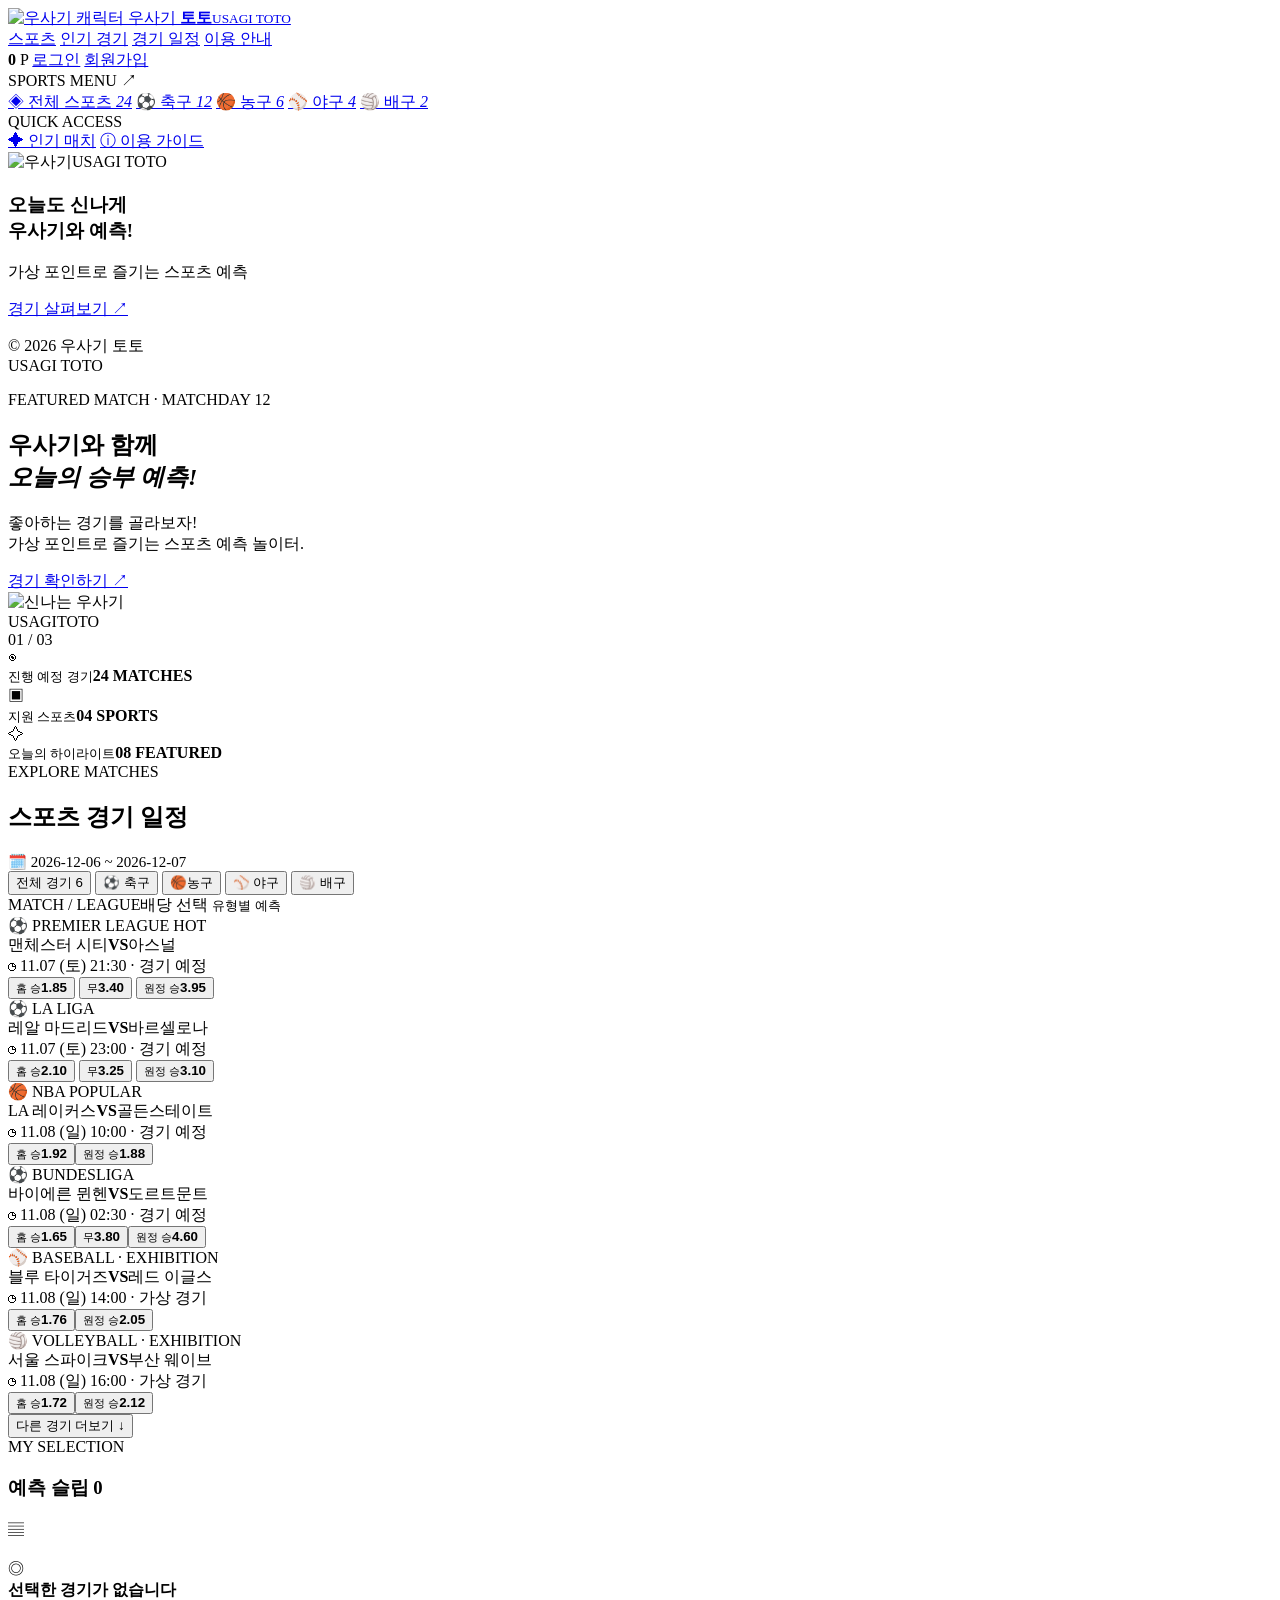
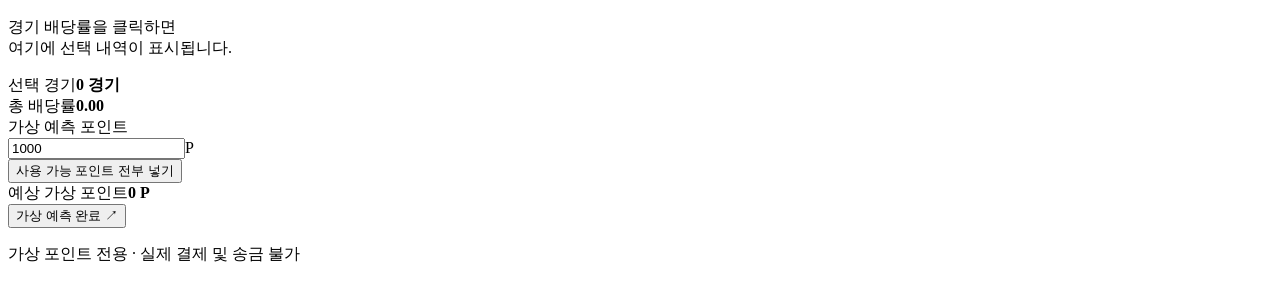
==== index.html @ 3c1f704f "HTML" ====
<!DOCTYPE html>
<html lang="ko">

<head>
  <meta charset="UTF-8" />
  <meta name="viewport" content="width=device-width, initial-scale=1.0" />
  <title>우사기 토토 | Sports Prediction</title>
  <link rel="preconnect" href="https://fonts.googleapis.com">
  <link rel="preconnect" href="https://fonts.gstatic.com" crossorigin>
  <link
    href="https://fonts.googleapis.com/css2?family=Inter:wght@400;500;600;700;800;900&family=Noto+Sans+KR:wght@400;500;600;700;800;900&display=swap"
    rel="stylesheet">
  <link rel="stylesheet" href="css/style.css?v=5" />
</head>

<body>
  <header class="header">
    <a href="index.html" class="logo"><img class="brand-mascot" src="assets/usagi_1.png" alt="우사기 캐릭터"> <span
        class="brand-name">우사기 <b>토토</b><small>USAGI TOTO</small></span></a>
    <nav class="nav">
      <a class="active" href="#matches">스포츠</a>
      <a href="#featured">인기 경기</a>
      <a href="#matches">경기 일정</a>
      <a href="#guide">이용 안내</a>
    </nav>
    <div class="header-actions">
      <span class="balance"><b id="balance-value">0</b> P</span>
      <a href="charge.html" class="account-action member-only" hidden>충전</a><a href="withdraw.html"
        class="account-action member-only" hidden>환급</a><a href="mypage.html" class="account-action member-only"
        hidden>마이페이지</a><a href="login.html" class="login guest-only">로그인</a><button id="logout-btn"
        class="account-action member-only" data-logout hidden>로그아웃</button>
      <a href="signup.html" class="signup guest-only">회원가입</a>
    </div>
  </header>
  <main class="layout">
    <aside class="sidebar">
      <div class="side-title">SPORTS MENU <span>↗</span></div>
      <a class="side-link selected" href="#matches"><span>◈</span> 전체 스포츠 <em>24</em></a>
      <a class="side-link" href="#matches"><span>⚽</span> 축구 <em>12</em></a>
      <a class="side-link" href="#matches"><span>🏀</span> 농구 <em>6</em></a>
      <a class="side-link" href="#matches"><span>⚾</span> 야구 <em>4</em></a>
      <a class="side-link" href="#matches"><span>🏐</span> 배구 <em>2</em></a>
      <div class="side-separator"></div>
      <div class="side-title">QUICK ACCESS</div>
      <a class="side-link" href="#featured"><span>✦</span> 인기 매치</a>
      <a class="side-link" href="#guide"><span>ⓘ</span> 이용 가이드</a>
      <div class="side-promo"><img class="side-usagi" src="assets/usagi_4.png" alt="우사기"><span>USAGI TOTO</span>
        <h3>오늘도 신나게<br>우사기와 예측!</h3>
        <p>가상 포인트로 즐기는 스포츠 예측</p><a href="#matches">경기 살펴보기 ↗</a>
      </div>
      <p class="side-foot">© 2026 우사기 토토<br>USAGI TOTO</p>
    </aside>
    <section class="content">
      <div class="hero" id="featured">
        <div class="hero-content">
          <div class="eyebrow"><span class="live-dot"></span> FEATURED MATCH · MATCHDAY 12</div>
          <h1>우사기와 함께<br><em>오늘의 승부 예측!</em></h1>
          <p>좋아하는 경기를 골라보자!<br>가상 포인트로 즐기는 스포츠 예측 놀이터.</p><a class="hero-cta" href="#matches">경기 확인하기 <span>↗</span></a>
        </div>
        <div class="hero-art">
          <div class="orbit orbit-one"></div>
          <div class="orbit orbit-two"></div>
          <img class="hero-usagi" src="assets/usagi_2.png" alt="신나는 우사기">
          <div class="hero-stat">USAGI<span>TOTO</span></div>
        </div>
        <div class="hero-index">01 <span>/ 03</span></div>
      </div>
      <div class="stats">
        <div><span class="stat-icon">◉</span>
          <div><small>진행 예정 경기</small><strong>24 <span>MATCHES</span></strong></div>
        </div>
        <div><span class="stat-icon">▣</span>
          <div><small>지원 스포츠</small><strong>04 <span>SPORTS</span></strong></div>
        </div>
        <div><span class="stat-icon">✧</span>
          <div><small>오늘의 하이라이트</small><strong>08 <span>FEATURED</span></strong></div>
        </div>
      </div>
      <div class="section-heading" id="matches">
        <div><span class="section-kicker">EXPLORE MATCHES</span>
          <h2>스포츠 경기 <span>일정</span></h2>
        </div>
        <div class="date-label" style="font-size: 15px;">
          <script>
            const today = new Date();
            const year = today.getFullYear();
            const month = String(today.getMonth() + 1).padStart(2, '0');
            const day = String(today.getDate()).padStart(2, '0');
            const next = String(today.getDate()+1).padStart(2, '0');
            const formattedDate = `🗓️ ${year}-${month}-${day} ~ ${year}-${month}-${(next)}`;

            document.querySelector('.date-label').textContent = formattedDate;
          </script>
        </div>
      </div>
      <div class="filters">
        <button class="filter active" data-sport="all">전체 경기 <span id="visible-count">6</span></button>
        <button class="filter" data-sport="soccer">⚽ 축구</button>
        <button class="filter" data-sport="basketball">🏀농구</button>
        <button class="filter" data-sport="baseball">⚾ 야구</button>
        <button class="filter" data-sport="volleyball">🏐 배구</button>
      </div>
      <div class="match-list">
        <div class="list-head">
          <span>MATCH / LEAGUE</span><span>배당 선택 <small>유형별 예측</small></span>
        </div>
        <article class="match" data-sport="soccer">
          <div class="match-info">
            <div class="league">
              <span class="flag">⚽</span> PREMIER LEAGUE <span class="match-tag">HOT</span>
            </div>
            <div class="teams">
              <span>맨체스터 시티</span><b>VS</b><span>아스널</span>
            </div>
            <div class="match-time">◷ 11.07 (토) 21:30 · 경기 예정</div>
          </div>
          <div class="odds">
            <button data-pick="맨체스터 시티 승" data-odd="1.85"><small>홈 승</small><b>1.85</b>
            </button>
            <button data-pick="무승부" data-odd="3.40"><small>무</small><b>3.40</b></button>
            <button data-pick="아스널 승" data-odd="3.95"><small>원정 승</small><b>3.95</b></button>
          </div>
        </article>
        <article class="match" data-sport="soccer">
          <div class="match-info">
            <div class="league">
              <span class="flag">⚽</span> LA LIGA
            </div>
            <div class="teams">
              <span>레알 마드리드</span><b>VS</b><span>바르셀로나</span>
            </div>
            <div class="match-time">◷ 11.07 (토) 23:00 · 경기 예정</div>
          </div>
          <div class="odds">
            <button data-pick="레알 마드리드 승" data-odd="2.10"><small>홈 승</small><b>2.10</b></button>
            <button data-pick="무승부" data-odd="3.25"><small>무</small><b>3.25</b></button>
            <button data-pick="바르셀로나 승" data-odd="3.10"><small>원정 승</small><b>3.10</b></button>
          </div>
        </article>
        <article class="match" data-sport="basketball">
          <div class="match-info">
            <div class="league"><span class="flag">🏀</span> NBA <span class="match-tag purple">POPULAR</span></div>
            <div class="teams"><span>LA 레이커스</span><b>VS</b><span>골든스테이트</span></div>
            <div class="match-time">◷ 11.08 (일) 10:00 · 경기 예정</div>
          </div>
          <div class="odds two"><button data-pick="LA 레이커스 승" data-odd="1.92"><small>홈
                승</small><b>1.92</b></button><button data-pick="골든스테이트 승" data-odd="1.88"><small>원정
                승</small><b>1.88</b></button></div>
        </article>
        <article class="match" data-sport="soccer">
          <div class="match-info">
            <div class="league"><span class="flag">⚽</span> BUNDESLIGA</div>
            <div class="teams"><span>바이에른 뮌헨</span><b>VS</b><span>도르트문트</span></div>
            <div class="match-time">◷ 11.08 (일) 02:30 · 경기 예정</div>
          </div>
          <div class="odds"><button data-pick="바이에른 뮌헨 승" data-odd="1.65"><small>홈 승</small><b>1.65</b></button><button
              data-pick="무승부" data-odd="3.80"><small>무</small><b>3.80</b></button><button data-pick="도르트문트 승"
              data-odd="4.60"><small>원정 승</small><b>4.60</b></button></div>
        </article>
        <article class="match" data-sport="baseball">
          <div class="match-info">
            <div class="league"><span class="flag">⚾</span> BASEBALL · EXHIBITION</div>
            <div class="teams"><span>블루 타이거즈</span><b>VS</b><span>레드 이글스</span></div>
            <div class="match-time">◷ 11.08 (일) 14:00 · 가상 경기</div>
          </div>
          <div class="odds two"><button data-pick="블루 타이거즈 승" data-odd="1.76"><small>홈
                승</small><b>1.76</b></button><button data-pick="레드 이글스 승" data-odd="2.05"><small>원정
                승</small><b>2.05</b></button></div>
        </article>
        <article class="match" data-sport="volleyball">
          <div class="match-info">
            <div class="league"><span class="flag">🏐</span> VOLLEYBALL · EXHIBITION</div>
            <div class="teams"><span>서울 스파이크</span><b>VS</b><span>부산 웨이브</span></div>
            <div class="match-time">◷ 11.08 (일) 16:00 · 가상 경기</div>
          </div>
          <div class="odds two"><button data-pick="서울 스파이크 승" data-odd="1.72"><small>홈
                승</small><b>1.72</b></button><button data-pick="부산 웨이브 승" data-odd="2.12"><small>원정
                승</small><b>2.12</b></button></div>
        </article>
      </div>
      <button id="more-matches" class="more-matches">다른 경기 더보기 ↓</button>
    </section>
    <aside class="slip">
      <div class="slip-heading">
        <div><span class="section-kicker">MY SELECTION</span>
          <h3>예측 슬립 <span id="pick-count">0</span></h3>
        </div><span class="slip-icon">▤</span>
      </div>
      <div id="pick-list" class="pick-list">
        <div class="empty-slip"><img class="slip-decor" src="assets/usagi_5.png" alt="">
          <div class="empty-icon">◎</div><strong>선택한 경기가 없습니다</strong>
          <p>경기 배당률을 클릭하면<br>여기에 선택 내역이 표시됩니다.</p>
        </div>
      </div>
      <div class="slip-bottom">
        <div class="slip-row"><span>선택 경기</span><b id="selection-count">0 경기</b></div>
        <div class="slip-row"><span>총 배당률</span><b id="total-odds">0.00</b></div><label for="stake">가상 예측 포인트</label>
        <div class="stake-input"><input id="stake" type="text" inputmode="numeric" pattern="[0-9]*" min="0"
            max="1000000" value="1000" /><span>P</span></div><button id="stake-all" class="fill-all" type="button">사용 가능
          포인트 전부 넣기</button>
        <div class="slip-row expected"><span>예상 가상 포인트</span><strong id="expected">0 P</strong></div><button
          id="submit-pick" class="submit-pick">가상 예측 완료 <span>↗</span></button>
        <p class="slip-note">가상 포인트 전용 · 실제 결제 및 송금 불가</p>
      </div>
    </aside>
  </main>

  <script src="js/common.js"></script>
  <script src="js/matches.js"></script>
  <div class="usagi-float-widget" aria-hidden="true"><img src="assets/usagi_wave.gif" alt=""></div>
</body>

</html>
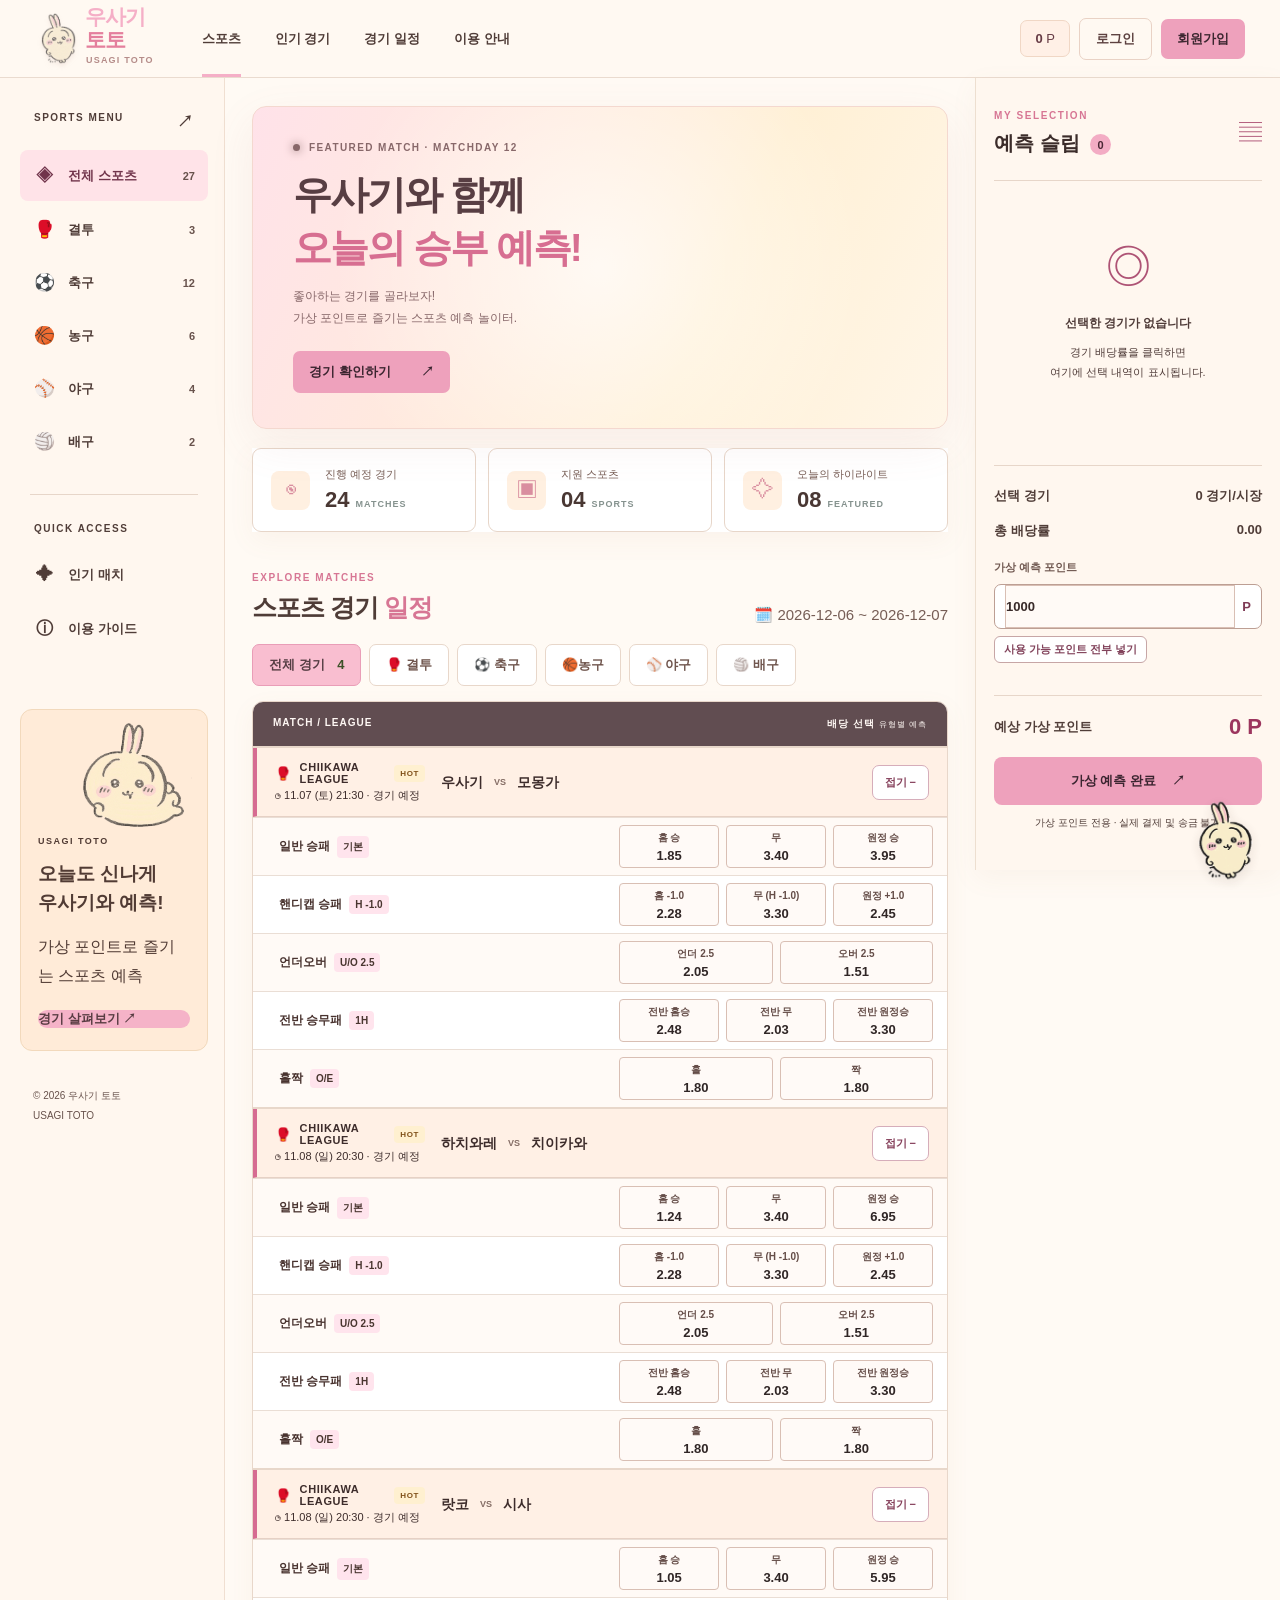
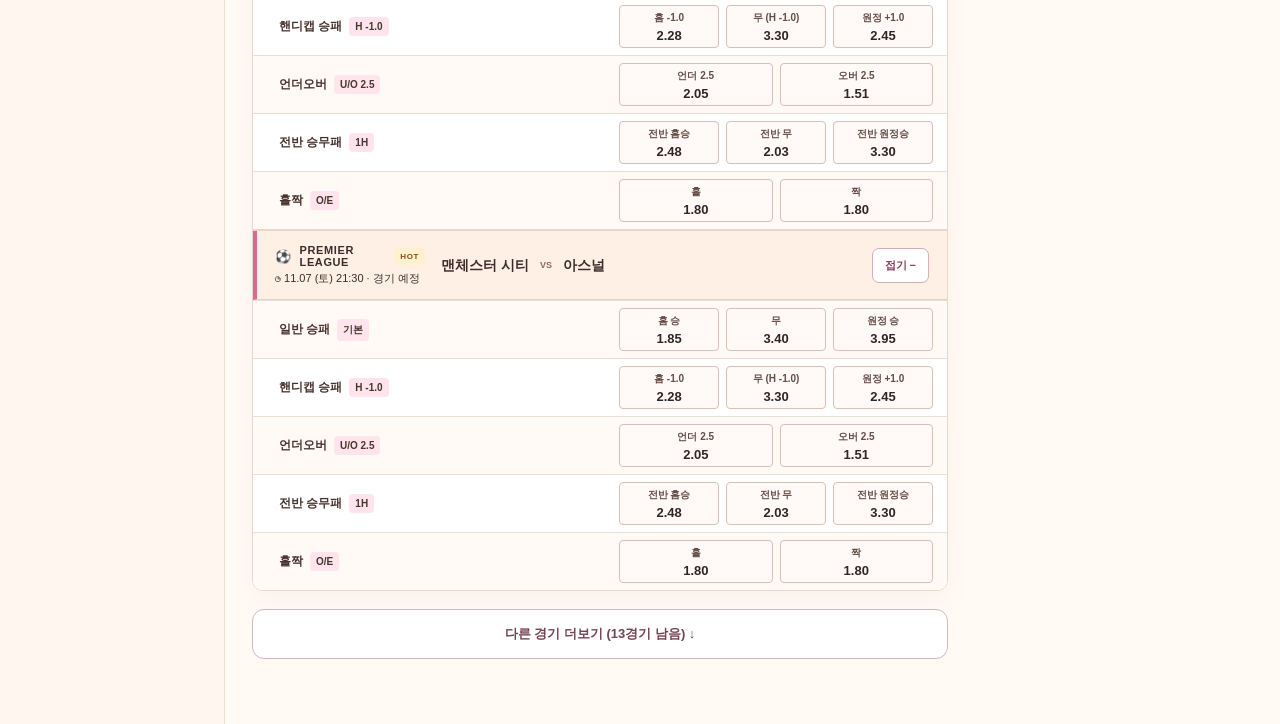
==== commit 624a0584: "11/17 1차 변경사항 수정" ====
--- a/index.html
+++ b/index.html
@@ -10,7 +10,7 @@
   <link
     href="https://fonts.googleapis.com/css2?family=Inter:wght@400;500;600;700;800;900&family=Noto+Sans+KR:wght@400;500;600;700;800;900&display=swap"
     rel="stylesheet">
-  <link rel="stylesheet" href="css/style.css?v=5" />
+  <link rel="stylesheet" href="css/style.css" />
 </head>
 
 <body>
@@ -35,7 +35,8 @@
   <main class="layout">
     <aside class="sidebar">
       <div class="side-title">SPORTS MENU <span>↗</span></div>
-      <a class="side-link selected" href="#matches"><span>◈</span> 전체 스포츠 <em>24</em></a>
+      <a class="side-link selected" href="#matches"><span>◈</span> 전체 스포츠 <em>27</em></a>
+      <a class="side-link" href="#matches"><span>🥊</span> 결투 <em>3</em></a>
       <a class="side-link" href="#matches"><span>⚽</span> 축구 <em>12</em></a>
       <a class="side-link" href="#matches"><span>🏀</span> 농구 <em>6</em></a>
       <a class="side-link" href="#matches"><span>⚾</span> 야구 <em>4</em></a>
@@ -46,7 +47,7 @@
       <a class="side-link" href="#guide"><span>ⓘ</span> 이용 가이드</a>
       <div class="side-promo"><img class="side-usagi" src="assets/usagi_4.png" alt="우사기"><span>USAGI TOTO</span>
         <h3>오늘도 신나게<br>우사기와 예측!</h3>
-        <p>가상 포인트로 즐기는 스포츠 예측</p><a href="#matches">경기 살펴보기 ↗</a>
+        <p style="font-size: 16px;">가상 포인트로 즐기는 스포츠 예측</p><a href="#matches">경기 살펴보기 ↗</a>
       </div>
       <p class="side-foot">© 2026 우사기 토토<br>USAGI TOTO</p>
     </aside>
@@ -58,12 +59,8 @@
           <p>좋아하는 경기를 골라보자!<br>가상 포인트로 즐기는 스포츠 예측 놀이터.</p><a class="hero-cta" href="#matches">경기 확인하기 <span>↗</span></a>
         </div>
         <div class="hero-art">
-          <div class="orbit orbit-one"></div>
-          <div class="orbit orbit-two"></div>
-          <img class="hero-usagi" src="assets/usagi_2.png" alt="신나는 우사기">
-          <div class="hero-stat">USAGI<span>TOTO</span></div>
-        </div>
-        <div class="hero-index">01 <span>/ 03</span></div>
+          <video class="hero-usagi" autoplay loop src="assets/usagi_dance.mov">
+        </div>
       </div>
       <div class="stats">
         <div><span class="stat-icon">◉</span>
@@ -95,6 +92,7 @@
       </div>
       <div class="filters">
         <button class="filter active" data-sport="all">전체 경기 <span id="visible-count">6</span></button>
+        <button class="filter" data-sport="fight">🥊 결투</button>
         <button class="filter" data-sport="soccer">⚽ 축구</button>
         <button class="filter" data-sport="basketball">🏀농구</button>
         <button class="filter" data-sport="baseball">⚾ 야구</button>
@@ -104,6 +102,60 @@
         <div class="list-head">
           <span>MATCH / LEAGUE</span><span>배당 선택 <small>유형별 예측</small></span>
         </div>
+        <article class="match" data-sport="fight">
+          <div class="match-info">
+            <div class="league">
+              <span class="flag">🥊</span> CHIIKAWA LEAGUE <span class="match-tag">HOT</span>
+            </div>
+            <div class="teams">
+              <span>우사기</span><b>VS</b><span>모몽가</span>
+            </div>
+            <div class="match-time">◷ 11.07 (토) 21:30 · 경기 예정</div>
+          </div>
+          <div class="odds">
+            <button data-pick="우사기 승" data-odd="1.85"><small>홈 승</small><b>1.85</b>
+            </button>
+            <button data-pick="무승부" data-odd="3.40"><small>무</small><b>3.40</b></button>
+            <button data-pick="모몽가 승" data-odd="3.95"><small>원정 승</small><b>3.95</b></button>
+          </div>
+        </article>
+
+        <article class="match" data-sport="fight">
+          <div class="match-info">
+            <div class="league">
+              <span class="flag">🥊</span> CHIIKAWA LEAGUE <span class="match-tag">HOT</span>
+            </div>
+            <div class="teams">
+              <span>하치와레</span><b>VS</b><span>치이카와</span>
+            </div>
+            <div class="match-time">◷ 11.08 (일) 20:30 · 경기 예정</div>
+          </div>
+          <div class="odds">
+            <button data-pick="하치와레 승" data-odd="1.24"><small>홈 승</small><b>1.24</b>
+            </button>
+            <button data-pick="무승부" data-odd="3.40"><small>무</small><b>3.40</b></button>
+            <button data-pick="치이카와 승" data-odd="6.95"><small>원정 승</small><b>6.95</b></button>
+          </div>
+        </article>
+
+        <article class="match" data-sport="fight">
+          <div class="match-info">
+            <div class="league">
+              <span class="flag">🥊</span> CHIIKAWA LEAGUE <span class="match-tag">HOT</span>
+            </div>
+            <div class="teams">
+              <span>랏코</span><b>VS</b><span>시사</span>
+            </div>
+            <div class="match-time">◷ 11.08 (일) 20:30 · 경기 예정</div>
+          </div>
+          <div class="odds">
+            <button data-pick="랏코 승" data-odd="1.05"><small>홈 승</small><b>1.05</b>
+            </button>
+            <button data-pick="무승부" data-odd="3.40"><small>무</small><b>3.40</b></button>
+            <button data-pick="시사 승" data-odd="5.95"><small>원정 승</small><b>5.95</b></button>
+          </div>
+        </article>
+
         <article class="match" data-sport="soccer">
           <div class="match-info">
             <div class="league">
@@ -121,6 +173,7 @@
             <button data-pick="아스널 승" data-odd="3.95"><small>원정 승</small><b>3.95</b></button>
           </div>
         </article>
+
         <article class="match" data-sport="soccer">
           <div class="match-info">
             <div class="league">
@@ -137,6 +190,7 @@
             <button data-pick="바르셀로나 승" data-odd="3.10"><small>원정 승</small><b>3.10</b></button>
           </div>
         </article>
+
         <article class="match" data-sport="basketball">
           <div class="match-info">
             <div class="league"><span class="flag">🏀</span> NBA <span class="match-tag purple">POPULAR</span></div>
@@ -147,6 +201,7 @@
                 승</small><b>1.92</b></button><button data-pick="골든스테이트 승" data-odd="1.88"><small>원정
                 승</small><b>1.88</b></button></div>
         </article>
+
         <article class="match" data-sport="soccer">
           <div class="match-info">
             <div class="league"><span class="flag">⚽</span> BUNDESLIGA</div>
@@ -157,6 +212,7 @@
               data-pick="무승부" data-odd="3.80"><small>무</small><b>3.80</b></button><button data-pick="도르트문트 승"
               data-odd="4.60"><small>원정 승</small><b>4.60</b></button></div>
         </article>
+
         <article class="match" data-sport="baseball">
           <div class="match-info">
             <div class="league"><span class="flag">⚾</span> BASEBALL · EXHIBITION</div>
@@ -167,6 +223,7 @@
                 승</small><b>1.76</b></button><button data-pick="레드 이글스 승" data-odd="2.05"><small>원정
                 승</small><b>2.05</b></button></div>
         </article>
+
         <article class="match" data-sport="volleyball">
           <div class="match-info">
             <div class="league"><span class="flag">🏐</span> VOLLEYBALL · EXHIBITION</div>
@@ -177,6 +234,7 @@
                 승</small><b>1.72</b></button><button data-pick="부산 웨이브 승" data-odd="2.12"><small>원정
                 승</small><b>2.12</b></button></div>
         </article>
+
       </div>
       <button id="more-matches" class="more-matches">다른 경기 더보기 ↓</button>
     </section>
--- a/css/style.css
+++ b/css/style.css
@@ -0,0 +1,2757 @@
+:root {
+    --bg: #0a0e13;
+    --panel: #111820;
+    --panel2: #171f29;
+    --line: #27313a;
+    --muted: #83909f;
+    --white: #f3f7f8;
+    --green: #b7f34b;
+    --green-dark: #293a1c
+}
+
+* {
+    box-sizing: border-box
+}
+
+html {
+    scroll-behavior: smooth
+}
+
+body {
+    margin: 0;
+    background: var(--bg);
+    color: var(--white);
+    font-family: Inter, 'Noto Sans KR', sans-serif;
+    font-size: 13px
+}
+
+button,
+input {
+    font: inherit
+}
+
+button {
+    cursor: pointer
+}
+
+a {
+    text-decoration: none;
+    color: inherit
+}
+
+.live-dot {
+    display: inline-block;
+    width: 7px;
+    height: 7px;
+    border-radius: 50%;
+    background: currentColor;
+    box-shadow: 0 0 10px currentColor
+}
+
+.header {
+    height: 78px;
+    border-bottom: 1px solid var(--line);
+    display: flex;
+    align-items: center;
+    gap: 48px;
+    padding: 0 35px;
+    background: #0d1218
+}
+
+.logo {
+    display: flex;
+    align-items: center;
+    gap: 7px;
+    font-size: 23px;
+    font-weight: 900;
+    letter-spacing: -1.2px;
+    white-space: nowrap
+}
+
+.logo>span:not(.logo-icon) {
+    color: var(--green);
+    margin-left: -7px
+}
+
+.logo small {
+    align-self: flex-end;
+    font-size: 8px;
+    letter-spacing: 2px;
+    color: var(--muted);
+    margin-bottom: 6px;
+    margin-left: 1px
+}
+
+.logo-icon {
+    width: 32px;
+    height: 32px;
+    background: var(--green);
+    color: #101610;
+    border-radius: 7px;
+    display: grid;
+    place-items: center;
+    font-size: 21px;
+    position: relative
+}
+
+.logo-icon span {
+    position: absolute;
+    font-size: 12px;
+    right: 1px;
+    top: 0
+}
+
+.nav {
+    display: flex;
+    align-items: center;
+    gap: 34px;
+    height: 100%;
+    color: #9aa6b2;
+    font-weight: 700
+}
+
+.nav a {
+    display: flex;
+    align-items: center;
+    height: 100%;
+    position: relative
+}
+
+.nav a.active,
+.nav a:hover {
+    color: var(--white)
+}
+
+.nav a.active:after {
+    content: "";
+    position: absolute;
+    bottom: 0;
+    left: 0;
+    right: 0;
+    height: 3px;
+    background: var(--green)
+}
+
+.header-actions {
+    display: flex;
+    align-items: center;
+    gap: 12px;
+    margin-left: auto
+}
+
+.balance {
+    padding: 10px 14px;
+    background: #1b2429;
+    border: 1px solid #34412d;
+    border-radius: 7px;
+    color: var(--green);
+    white-space: nowrap
+}
+
+.login,
+.signup {
+    border-radius: 7px;
+    padding: 11px 16px;
+    font-weight: 800
+}
+
+.login {
+    color: #e4e9ed;
+    border: 1px solid var(--line);
+    background: transparent
+}
+
+.signup {
+    background: var(--green);
+    color: #101610;
+    border: 0
+}
+
+.signup span {
+    margin-left: 7px
+}
+
+.layout {
+    display: grid;
+    grid-template-columns: 225px minmax(0, 1fr) 305px;
+    max-width: 1800px;
+    margin: auto;
+    min-height: calc(100vh - 108px)
+}
+
+.sidebar {
+    border-right: 1px solid var(--line);
+    padding: 34px 16px 24px 20px
+}
+
+.side-title {
+    display: flex;
+    justify-content: space-between;
+    color: #647483;
+    font-size: 10px;
+    font-weight: 900;
+    letter-spacing: 1.5px;
+    margin: 0 14px 17px
+}
+
+.side-title span {
+    font-size: 16px
+}
+
+.side-link {
+    display: flex;
+    align-items: center;
+    gap: 13px;
+    color: #a4b0bc;
+    padding: 14px 13px;
+    border-radius: 8px;
+    font-weight: 700;
+    margin-bottom: 4px
+}
+
+.side-link>span {
+    font-size: 17px;
+    width: 22px;
+    text-align: center
+}
+
+.side-link em {
+    font-size: 11px;
+    font-style: normal;
+    margin-left: auto;
+    color: #788690
+}
+
+.side-link.selected,
+.side-link:hover {
+    background: #243320;
+    color: var(--green)
+}
+
+.side-separator {
+    height: 1px;
+    background: var(--line);
+    margin: 28px 10px
+}
+
+.side-promo {
+    margin-top: 55px;
+    padding: 22px 17px;
+    background: linear-gradient(140deg, #283e1e, #15251d 60%, #141d20);
+    border: 1px solid #38542c;
+    border-radius: 12px;
+    overflow: hidden
+}
+
+.side-promo>span {
+    font-size: 9px;
+    color: var(--green);
+    font-weight: 900;
+    letter-spacing: 1.5px
+}
+
+.side-promo h3 {
+    font-size: 19px;
+    line-height: 1.5;
+    margin: 13px 0
+}
+
+.side-promo p {
+    font-size: 11px;
+    line-height: 1.8;
+    color: #a2b2a0
+}
+
+.side-promo a {
+    display: block;
+    margin-top: 19px;
+    color: var(--green);
+    font-weight: 800
+}
+
+.side-foot {
+    color: #53616b;
+    font-size: 10px;
+    line-height: 2;
+    margin: 35px 13px
+}
+
+.content {
+    padding: 28px 27px 55px;
+    min-width: 0
+}
+
+.hero {
+    min-height: 292px;
+    border-radius: 14px;
+    overflow: hidden;
+    position: relative;
+    background: radial-gradient(circle at 78% 42%, #365b27 0%, #1b3422 30%, #14221e 56%, #10191e 90%);
+    border: 1px solid #304434
+}
+
+.hero:before {
+    content: "";
+    position: absolute;
+    inset: 0;
+    background: repeating-linear-gradient(120deg, transparent 0, transparent 55px, #ffffff05 56px, #ffffff05 57px);
+    pointer-events: none
+}
+
+.hero-content {
+    position: relative;
+    z-index: 2;
+    padding: 35px 40px
+}
+
+.eyebrow {
+    font-size: 10px;
+    letter-spacing: 1.4px;
+    color: var(--green);
+    font-weight: 800;
+    display: flex;
+    align-items: center;
+    gap: 9px
+}
+
+.hero h1 {
+    font-size: 39px;
+    line-height: 1.35;
+    letter-spacing: -2px;
+    margin: 16px 0 12px;
+    font-weight: 900
+}
+
+.hero h1 em {
+    font-style: normal;
+    color: var(--green)
+}
+
+.hero p {
+    color: #aab9b1;
+    font-size: 12px;
+    line-height: 1.8
+}
+
+.hero-cta {
+    display: inline-flex;
+    gap: 30px;
+    background: var(--green);
+    color: #172014;
+    border-radius: 7px;
+    padding: 12px 16px;
+    font-weight: 900;
+    margin-top: 10px
+}
+
+.hero-art {
+    position: absolute;
+    right: 6%;
+    top: 0;
+    height: 100%;
+    width: 42%;
+    display: grid;
+    place-items: center
+}
+
+.orbit {
+    position: absolute;
+    border: 1px solid #b7f34b40;
+    border-radius: 50%;
+    aspect-ratio: 1
+}
+
+.orbit-one {
+    width: 250px
+}
+
+.orbit-two {
+    width: 340px;
+    border-style: dashed;
+    transform: rotate(18deg)
+}
+
+.hero-ball {
+    font-size: 135px;
+    filter: drop-shadow(15px 20px 18px #0008);
+    transform: rotate(-18deg)
+}
+
+.hero-stat {
+    position: absolute;
+    bottom: 36px;
+    right: 0;
+    font-size: 33px;
+    font-weight: 900;
+    color: #d9ff9d
+}
+
+.hero-stat span {
+    font-size: 10px;
+    display: block;
+    letter-spacing: 4px;
+    text-align: right
+}
+
+.hero-index {
+    position: absolute;
+    right: 23px;
+    bottom: 17px;
+    font-size: 11px;
+    font-weight: 900
+}
+
+.hero-index span {
+    color: #708578
+}
+
+.stats {
+    display: grid;
+    grid-template-columns: repeat(3, 1fr);
+    gap: 12px;
+    margin: 19px 0 37px
+}
+
+.stats>div {
+    border: 1px solid var(--line);
+    background: var(--panel);
+    border-radius: 9px;
+    display: flex;
+    align-items: center;
+    gap: 15px;
+    padding: 18px
+}
+
+.stat-icon {
+    color: var(--green);
+    font-size: 22px;
+    background: #24321f;
+    width: 39px;
+    height: 39px;
+    display: grid;
+    place-items: center;
+    border-radius: 8px
+}
+
+.stats small {
+    display: block;
+    color: #8c9aa7;
+    font-size: 11px;
+    margin-bottom: 5px
+}
+
+.stats strong {
+    font-size: 22px
+}
+
+.stats strong span {
+    font-size: 9px;
+    letter-spacing: 1px;
+    color: #85928e
+}
+
+.section-heading {
+    display: flex;
+    justify-content: space-between;
+    align-items: end;
+    margin-bottom: 20px
+}
+
+.section-kicker {
+    font-size: 10px;
+    letter-spacing: 1.6px;
+    color: var(--green);
+    font-weight: 900
+}
+
+.section-heading h2 {
+    font-size: 25px;
+    letter-spacing: -1px;
+    margin: 7px 0 0
+}
+
+.section-heading h2 span {
+    color: var(--green)
+}
+
+.date-label {
+    font-size: 11px;
+    color: #9eacb7
+}
+
+.filters {
+    display: flex;
+    gap: 8px;
+    flex-wrap: wrap;
+    margin-bottom: 15px
+}
+
+.filter {
+    border: 1px solid var(--line);
+    border-radius: 7px;
+    padding: 11px 16px;
+    background: var(--panel);
+    color: #a6b1bc;
+    font-weight: 700
+}
+
+.filter span {
+    margin-left: 9px;
+    color: #71808b
+}
+
+.filter.active,
+.filter:hover {
+    background: var(--green);
+    color: #172014;
+    border-color: var(--green)
+}
+
+.filter.active span {
+    color: #3e5229
+}
+
+.match-list {
+    background: var(--panel);
+    border: 1px solid var(--line);
+    border-radius: 11px;
+    overflow: hidden
+}
+
+.list-head {
+    padding: 15px 20px;
+    background: #1a222b;
+    display: flex;
+    justify-content: space-between;
+    color: #8a98a5;
+    font-size: 10px;
+    font-weight: 900;
+    letter-spacing: 1px
+}
+
+.list-head small {
+    font-weight: 500
+}
+
+.match {
+    display: grid;
+    grid-template-columns: minmax(0, 1fr) minmax(230px, 41%);
+    gap: 15px;
+    align-items: center;
+    padding: 20px;
+    border-top: 1px solid var(--line)
+}
+
+.match[hidden] {
+    display: none
+}
+
+.league {
+    display: flex;
+    gap: 8px;
+    align-items: center;
+    color: #a1aeb8;
+    font-size: 10px;
+    font-weight: 800;
+    letter-spacing: .6px
+}
+
+.flag {
+    font-size: 13px
+}
+
+.match-tag {
+    background: #3c2e1d;
+    color: #ffbb59;
+    border-radius: 4px;
+    padding: 4px 6px;
+    font-size: 8px
+}
+
+.match-tag.purple {
+    background: #342b46;
+    color: #c7a4ff
+}
+
+.teams {
+    display: flex;
+    align-items: center;
+    gap: 11px;
+    margin: 12px 0 9px;
+    font-size: 14px;
+    font-weight: 800;
+    flex-wrap: wrap
+}
+
+.teams b {
+    font-size: 9px;
+    color: #6c7d8a
+}
+
+.match-time {
+    font-size: 10px;
+    color: #7e8c99
+}
+
+.odds {
+    display: grid;
+    grid-template-columns: repeat(3, minmax(0, 1fr));
+    gap: 7px
+}
+
+.odds.two {
+    grid-template-columns: repeat(2, minmax(0, 1fr))
+}
+
+.odds button {
+    background: #202a34;
+    border: 1px solid #33404b;
+    color: #f0f4f5;
+    border-radius: 7px;
+    min-height: 61px;
+    display: flex;
+    flex-direction: column;
+    justify-content: center;
+    gap: 5px;
+    align-items: center;
+    transition: .18s
+}
+
+.odds button small {
+    font-size: 10px;
+    color: #9ba9b5
+}
+
+.odds button b {
+    font-size: 16px
+}
+
+.odds button:hover,
+.odds button.chosen {
+    background: var(--green);
+    color: #18220e;
+    border-color: var(--green)
+}
+
+.odds button:hover small,
+.odds button.chosen small {
+    color: #465c2c
+}
+
+.disclaimer {
+    color: #768592;
+    font-size: 11px;
+    line-height: 1.8;
+    margin-top: 18px
+}
+
+.slip {
+    border-left: 1px solid var(--line);
+    background: #0e141b;
+    padding: 29px 18px;
+    display: flex;
+    flex-direction: column;
+    align-self: start;
+    min-height: calc(100vh - 108px);
+    position: sticky;
+    top: 0
+}
+
+.slip-heading {
+    display: flex;
+    justify-content: space-between;
+    align-items: center;
+    padding-bottom: 23px;
+    border-bottom: 1px solid var(--line)
+}
+
+.slip-heading h3 {
+    font-size: 20px;
+    margin: 8px 0 0
+}
+
+.slip-heading h3 span {
+    display: inline-grid;
+    place-items: center;
+    background: var(--green);
+    color: #101610;
+    font-size: 11px;
+    width: 21px;
+    height: 21px;
+    border-radius: 50%;
+    vertical-align: middle;
+    margin-left: 5px
+}
+
+.slip-icon {
+    font-size: 23px;
+    color: var(--green)
+}
+
+.pick-list {
+    min-height: 250px;
+    max-height: 420px;
+    overflow: auto
+}
+
+.empty-slip {
+    text-align: center;
+    padding: 56px 0 30px
+}
+
+.empty-icon {
+    font-size: 45px;
+    color: #40514a;
+    margin-bottom: 18px
+}
+
+.empty-slip strong {
+    font-size: 12px
+}
+
+.empty-slip p {
+    font-size: 11px;
+    line-height: 1.8;
+    color: #788895
+}
+
+.pick-item {
+    margin: 12px 0;
+    padding: 13px;
+    background: #1b252e;
+    border: 1px solid var(--line);
+    border-radius: 8px
+}
+
+.pick-item-top {
+    display: flex;
+    justify-content: space-between;
+    gap: 10px;
+    font-size: 11px;
+    color: #a5b3bc
+}
+
+.pick-item-top button {
+    border: 0;
+    background: transparent;
+    color: #9faab2;
+    font-size: 17px
+}
+
+.pick-item-bottom {
+    display: flex;
+    justify-content: space-between;
+    align-items: center;
+    margin-top: 9px;
+    font-weight: 800
+}
+
+.pick-item-bottom b {
+    color: var(--green)
+}
+
+.slip-bottom {
+    margin-top: auto;
+    border-top: 1px solid var(--line);
+    padding-top: 21px
+}
+
+.slip-row {
+    display: flex;
+    justify-content: space-between;
+    margin-bottom: 17px;
+    color: #98a5b1
+}
+
+.slip-row b {
+    color: #f0f4f5
+}
+
+.slip-bottom label {
+    display: block;
+    color: #a9b6bf;
+    font-weight: 700;
+    font-size: 11px;
+    margin: 20px 0 9px
+}
+
+.stake-input {
+    display: flex;
+    align-items: center;
+    border: 1px solid #35434d;
+    border-radius: 7px;
+    background: #1b252e;
+    padding: 0 12px
+}
+
+.stake-input input {
+    width: 100%;
+    background: transparent;
+    border: 0;
+    outline: 0;
+    color: white;
+    padding: 13px 0;
+    font-weight: 800
+}
+
+.stake-input span {
+    color: var(--green);
+    font-weight: 800
+}
+
+.expected {
+    border-top: 1px solid var(--line);
+    padding-top: 18px;
+    margin-top: 19px;
+    align-items: center
+}
+
+.expected strong {
+    color: var(--green);
+    font-size: 22px
+}
+
+.submit-pick {
+    width: 100%;
+    background: var(--green);
+    color: #14200d;
+    border: 0;
+    border-radius: 8px;
+    padding: 15px;
+    font-weight: 900;
+    display: flex;
+    justify-content: center;
+    gap: 16px
+}
+
+.slip-note {
+    color: #72828e;
+    text-align: center;
+    font-size: 10px;
+    line-height: 1.6
+}
+
+@media(max-width:1200px) {
+    .layout {
+        grid-template-columns: 185px minmax(0, 1fr) 265px
+    }
+
+    .header {
+        gap: 20px;
+        padding: 0 20px
+    }
+
+    .nav {
+        gap: 16px
+    }
+
+    .content {
+        padding: 22px 18px
+    }
+
+    .sidebar {
+        padding-left: 12px
+    }
+
+    .match {
+        grid-template-columns: 1fr
+    }
+
+    .odds {
+        max-width: 100%
+    }
+
+    .hero-ball {
+        font-size: 100px
+    }
+}
+
+@media(max-width:950px) {
+    .layout {
+        grid-template-columns: minmax(0, 1fr) 270px
+    }
+
+    .sidebar {
+        display: none
+    }
+
+    .nav {
+        gap: 12px
+    }
+
+    .header-actions .balance {
+        display: none
+    }
+
+    .hero h1 {
+        font-size: 33px
+    }
+}
+
+@media(max-width:700px) {
+
+    .header {
+        height: auto;
+        min-height: 68px;
+        flex-wrap: wrap;
+        padding: 14px;
+        gap: 15px
+    }
+
+    .logo {
+        font-size: 20px
+    }
+
+    .nav {
+        order: 3;
+        width: 100%;
+        overflow: auto;
+        gap: 22px;
+        height: 35px
+    }
+
+    .nav a {
+        white-space: nowrap;
+        font-size: 12px
+    }
+
+    .header-actions {
+        gap: 7px
+    }
+
+    .login,
+    .signup {
+        padding: 8px 9px;
+        font-size: 11px
+    }
+
+    .layout {
+        display: block
+    }
+
+    .content {
+        padding: 17px 13px
+    }
+
+    .hero {
+        min-height: 250px
+    }
+
+    .hero-content {
+        padding: 27px 22px
+    }
+
+    .hero h1 {
+        font-size: 29px
+    }
+
+    .hero-art {
+        right: -10%;
+        opacity: .45
+    }
+
+    .hero-ball {
+        font-size: 90px
+    }
+
+    .hero-stat {
+        display: none
+    }
+
+    .stats {
+        gap: 7px;
+        margin-bottom: 28px
+    }
+
+    .stats>div {
+        padding: 12px 8px;
+        gap: 7px
+    }
+
+    .stat-icon {
+        display: none
+    }
+
+    .stats strong {
+        font-size: 17px
+    }
+
+    .stats strong span {
+        display: none
+    }
+
+    .stats small {
+        font-size: 9px
+    }
+
+    .section-heading h2 {
+        font-size: 22px
+    }
+
+    .date-label {
+        font-size: 9px
+    }
+
+    .match {
+        padding: 16px 12px
+    }
+
+    .slip {
+        position: static;
+        min-height: 0;
+        border-left: 0;
+        border-top: 1px solid var(--line);
+        padding: 24px 16px
+    }
+
+    .pick-list {
+        min-height: 120px
+    }
+
+    .empty-slip {
+        padding: 28px 0
+    }
+
+    .side-foot {
+        display: none
+    }
+}
+
+/* Account, expanded markets, and demo history */
+[hidden] {
+    display: none !important
+}
+
+.header-actions {
+    gap: 9px
+}
+
+.account-action {
+    background: transparent;
+    border: 1px solid var(--line);
+    border-radius: 9px;
+    padding: 10px 12px;
+    color: inherit;
+    cursor: pointer;
+    font-weight: 700
+}
+
+.more-matches {
+    display: block;
+    width: 100%;
+    margin: 18px 0 10px;
+    padding: 15px;
+    border: 1px solid var(--line);
+    background: var(--surface, #151c29);
+    color: inherit;
+    border-radius: 12px;
+    cursor: pointer;
+    font-weight: 800
+}
+
+.market-label {
+    font-size: 12px;
+    font-weight: 800;
+    color: var(--muted, #a1a9b6);
+    margin-top: 5px
+}
+
+.modal {
+    width: min(440px, calc(100% - 28px));
+    max-height: 85vh;
+    overflow: auto;
+    background: #151d2c;
+    color: #f5f8ff;
+    border: 1px solid #344154;
+    border-radius: 18px;
+    padding: 0;
+    box-shadow: 0 24px 80px #0008
+}
+
+.modal::backdrop {
+    background: #050913bb
+}
+
+.wide-modal {
+    width: min(820px, calc(100% - 28px))
+}
+
+.modal-body {
+    position: relative;
+    padding: 30px;
+    display: flex;
+    flex-direction: column;
+    gap: 14px
+}
+
+.modal h2 {
+    margin: 0 0 10px;
+    font-size: 26px
+}
+
+.modal h2 small {
+    font-size: 14px;
+    color: #b4bfce
+}
+
+.modal h3 {
+    margin: 14px 0 0
+}
+
+.modal label {
+    display: flex;
+    flex-direction: column;
+    gap: 7px;
+    font-size: 13px;
+    font-weight: 700
+}
+
+.modal input {
+    width: 100%;
+    box-sizing: border-box;
+    border-radius: 9px;
+    padding: 13px;
+    background: #0c1421;
+    color: white;
+    border: 1px solid #364359;
+    font: inherit
+}
+
+.primary-action {
+    padding: 14px;
+    border: 0;
+    border-radius: 10px;
+    background: #b4f458;
+    color: #122008;
+    font-weight: 900;
+    cursor: pointer
+}
+
+.text-action {
+    background: none;
+    border: 0;
+    color: #b4f458;
+    cursor: pointer;
+    padding: 8px
+}
+
+.close-modal {
+    position: absolute;
+    right: 20px;
+    top: 17px;
+    border: 0;
+    background: none;
+    color: white;
+    font-size: 26px;
+    cursor: pointer
+}
+
+.form-error {
+    color: #ff8585;
+    margin: 0;
+    min-height: 0
+}
+
+.demo-note {
+    color: #9faec1;
+    font-size: 12px;
+    line-height: 1.7;
+    margin: 0
+}
+
+.account-stats {
+    display: grid;
+    grid-template-columns: repeat(3, 1fr);
+    gap: 10px
+}
+
+.account-stats>div {
+    padding: 17px;
+    background: #202b3b;
+    border: 1px solid #364359;
+    border-radius: 12px;
+    display: flex;
+    flex-direction: column;
+    gap: 8px
+}
+
+.account-stats small {
+    color: #aeb9c8
+}
+
+.account-stats strong {
+    font-size: 20px;
+    color: #b4f458
+}
+
+.history-list {
+    display: flex;
+    flex-direction: column;
+    gap: 10px;
+    max-height: 350px;
+    overflow: auto
+}
+
+.history-item {
+    border: 1px solid #364359;
+    background: #1b2636;
+    border-radius: 12px;
+    padding: 15px
+}
+
+.history-top {
+    display: flex;
+    justify-content: space-between;
+    gap: 12px;
+    font-weight: 800
+}
+
+.history-details {
+    color: #bac5d5;
+    font-size: 12px;
+    margin-top: 7px;
+    line-height: 1.8
+}
+
+.history-item button {
+    background: #314358;
+    color: white;
+    border: 0;
+    padding: 8px 12px;
+    border-radius: 7px;
+    cursor: pointer;
+    margin: 10px 6px 0 0
+}
+
+.history-item button:hover {
+    background: #47617b
+}
+
+@media(max-width:650px) {
+    .modal-body {
+        padding: 22px
+    }
+
+    .account-stats {
+        grid-template-columns: 1fr
+    }
+
+    .header-actions {
+        flex-wrap: wrap
+    }
+
+    .account-stats strong {
+        font-size: 18px
+    }
+}
+
+/* Fixture-first market layout: compact rows, consistent odds columns */
+.fixture-group {
+    border-top: 1px solid var(--line)
+}
+
+.fixture-group[hidden] {
+    display: none !important
+}
+
+.fixture-header {
+    display: flex;
+    align-items: center;
+    justify-content: space-between;
+    gap: 12px;
+    padding: 13px 18px;
+    background: #1a252e
+}
+
+.fixture-identity {
+    min-width: 0;
+    display: flex;
+    align-items: center;
+    flex-wrap: wrap;
+    column-gap: 18px;
+    row-gap: 5px
+}
+
+.fixture-identity .teams {
+    margin: 0;
+    font-size: 13px
+}
+
+.fixture-identity .league {
+    font-size: 10px
+}
+
+.fixture-identity .match-time {
+    font-size: 10px
+}
+
+.fixture-toggle {
+    flex-shrink: 0;
+    background: #283642;
+    border: 1px solid #435362;
+    color: #c5f68b;
+    border-radius: 7px;
+    padding: 9px 12px;
+    font-weight: 800;
+    font-size: 11px;
+    cursor: pointer
+}
+
+.fixture-toggle:hover {
+    background: #364b56
+}
+
+.fixture-group .market-row {
+    padding: 9px 18px;
+    grid-template-columns: minmax(0, 1fr) minmax(230px, 41%);
+    gap: 12px;
+    border-top: 1px solid #2c3842;
+    min-height: 52px
+}
+
+.fixture-group .market-row.extra-match {
+    background: #111c24
+}
+
+.fixture-group .market-title {
+    display: flex;
+    align-items: center;
+    flex-wrap: wrap;
+    gap: 8px;
+    font-size: 12px;
+    font-weight: 750;
+    color: #d8e2e7
+}
+
+.market-badge {
+    font-size: 10px;
+    font-weight: 800;
+    border-radius: 4px;
+    background: #25403b;
+    color: #b4f458;
+    padding: 4px 6px
+}
+
+.fixture-group .odds button {
+    min-height: 43px;
+    border-radius: 5px;
+    gap: 3px
+}
+
+.fixture-group .odds button b {
+    font-size: 13px
+}
+
+.fixture-group .odds button small {
+    font-size: 10px
+}
+
+@media(max-width:700px) {
+    .fixture-header {
+        align-items: flex-start
+    }
+
+    .fixture-identity {
+        display: block
+    }
+
+    .fixture-identity .teams {
+        margin: 6px 0
+    }
+
+    .fixture-group .market-row {
+        grid-template-columns: 1fr;
+        padding: 10px 13px;
+        gap: 8px
+    }
+
+    .fixture-group .odds button {
+        min-height: 45px
+    }
+}
+
+/* Standalone account pages */
+.subpage {
+    min-height: calc(100vh - 80px);
+    padding: 55px 20px;
+    display: flex;
+    justify-content: center;
+    align-items: flex-start;
+    background: #0d151e
+}
+
+.page-panel {
+    width: min(520px, 100%);
+    background: #17222e;
+    border: 1px solid #354250;
+    border-radius: 17px;
+    padding: 34px;
+    color: #f5f8ff;
+    box-shadow: 0 18px 45px #0003
+}
+
+.page-panel:has(.account-stats) {
+    width: min(920px, 100%)
+}
+
+.page-panel h1 {
+    font-size: 29px;
+    margin: 10px 0 25px
+}
+
+.page-panel h1 small {
+    font-size: 14px;
+    color: #b6c3d1
+}
+
+.page-panel h2 {
+    font-size: 19px;
+    margin: 30px 0 16px
+}
+
+.page-form {
+    display: flex;
+    flex-direction: column;
+    gap: 17px
+}
+
+.page-form label {
+    display: flex;
+    flex-direction: column;
+    gap: 8px;
+    font-weight: 700;
+    font-size: 13px
+}
+
+.page-form input {
+    background: #0d1621;
+    border: 1px solid #405064;
+    color: #fff;
+    border-radius: 9px;
+    padding: 14px;
+    font: inherit;
+    width: 100%;
+    box-sizing: border-box
+}
+
+.page-help {
+    font-size: 13px;
+    color: #b3c0ce;
+    margin: 19px 0
+}
+
+.page-help a {
+    color: #b4f458;
+    text-decoration: none;
+    font-weight: 800
+}
+
+.wallet-balance {
+    padding: 18px;
+    border: 1px solid #405064;
+    border-radius: 10px;
+    display: flex;
+    justify-content: space-between;
+    margin: 22px 0
+}
+
+.wallet-balance strong {
+    color: #b4f458
+}
+
+.page-panel .history-list {
+    max-height: none
+}
+
+.page-panel .demo-note {
+    margin-top: 16px
+}
+
+.header-actions a.account-action,
+.header-actions a.login,
+.header-actions a.signup {
+    display: inline-flex;
+    align-items: center;
+    justify-content: center;
+    text-decoration: none
+}
+
+@media(max-width:650px) {
+    .subpage {
+        padding: 22px 12px
+    }
+
+    .page-panel {
+        padding: 22px
+    }
+
+    .page-panel .account-stats {
+        grid-template-columns: 1fr
+    }
+}
+
+/* v3: compact fixture markets, readable odds, point controls */
+.fill-all {
+    display: inline-block;
+    align-self: flex-start;
+    margin: 7px 0 13px;
+    padding: 5px 9px;
+    border: 1px solid #4a6159;
+    border-radius: 6px;
+    background: transparent;
+    color: #b4f458;
+    font-size: 11px;
+    font-weight: 700;
+    cursor: pointer
+}
+
+.fill-all:hover {
+    background: #233d33
+}
+
+.stake-input input::-webkit-outer-spin-button,
+.stake-input input::-webkit-inner-spin-button,
+.page-form input::-webkit-inner-spin-button,
+.page-form input::-webkit-outer-spin-button {
+    -webkit-appearance: none;
+    margin: 0
+}
+
+.stake-input input,
+.page-form input {
+    -moz-appearance: textfield;
+    appearance: textfield
+}
+
+.wallet-shortcuts {
+    display: flex;
+    gap: 10px;
+    align-items: center;
+    flex-wrap: wrap;
+    margin: 22px 0
+}
+
+.wallet-shortcuts a {
+    text-decoration: none
+}
+
+.fixture-group .market-row {
+    grid-template-columns: minmax(150px, 1fr) minmax(260px, 48%);
+}
+
+.fixture-group .odds {
+    display: grid;
+    grid-template-columns: repeat(3, minmax(0, 1fr));
+    gap: 6px
+}
+
+.fixture-group .odds.two {
+    grid-template-columns: repeat(2, minmax(0, 1fr))
+}
+
+.fixture-group .odds button {
+    width: 100%;
+    min-width: 0
+}
+
+@media(max-width:700px) {
+    .fixture-group .market-row {
+        grid-template-columns: 1fr
+    }
+
+    .fixture-group .odds {
+        width: 100%
+    }
+}
+
+/* v4: reference-style fixture table. One fixture header, markets stacked vertically. */
+.fixture-group {
+    margin: 0;
+    border-top: 2px solid #394b57;
+    border-radius: 0;
+    overflow: hidden
+}
+
+.fixture-header {
+    border-left: 3px solid #b4f458;
+    background: #233444;
+    min-height: 56px
+}
+
+.fixture-identity {
+    display: grid;
+    grid-template-columns: minmax(95px, 150px) minmax(0, 1fr);
+    gap: 3px 16px;
+    align-items: center;
+    flex: 1
+}
+
+.fixture-identity .league {
+    grid-column: 1;
+    grid-row: 1;
+    font-size: 11px
+}
+
+.fixture-identity .match-time {
+    grid-column: 1;
+    grid-row: 2;
+    font-size: 10px
+}
+
+.fixture-identity .teams {
+    grid-column: 2;
+    grid-row: 1 / span 2;
+    font-size: 14px;
+    line-height: 1.5
+}
+
+.fixture-group .market-row,
+.fixture-group .market-row.extra-match {
+    display: grid;
+    grid-template-columns: minmax(120px, 1fr) minmax(230px, 48%);
+    align-items: center;
+    gap: 12px;
+    padding: 7px 14px 7px 26px;
+    min-height: 56px;
+    background: #131f29;
+    border-top: 1px solid #30404c
+}
+
+.fixture-group .market-row:nth-of-type(even) {
+    background: #192631
+}
+
+.fixture-group .market-title {
+    font-size: 12px;
+    gap: 7px
+}
+
+.fixture-group .odds button {
+    min-height: 43px;
+    border-radius: 4px
+}
+
+.fixture-group .odds {
+    grid-template-columns: repeat(3, minmax(0, 1fr));
+    gap: 7px
+}
+
+.fixture-group .odds.two {
+    grid-template-columns: repeat(2, minmax(0, 1fr))
+}
+
+@media(max-width:700px) {
+    .fixture-identity {
+        grid-template-columns: 1fr;
+        gap: 4px
+    }
+
+    .fixture-identity .league,
+    .fixture-identity .match-time,
+    .fixture-identity .teams {
+        grid-column: 1;
+        grid-row: auto
+    }
+
+    .fixture-group .market-row,
+    .fixture-group .market-row.extra-match {
+        grid-template-columns: minmax(92px, 34%) minmax(0, 1fr);
+        padding: 8px;
+        gap: 7px
+    }
+
+    .fixture-group .odds {
+        gap: 4px
+    }
+
+    .fixture-group .odds button {
+        min-height: 48px
+    }
+
+    .fixture-group .odds button small {
+        font-size: 9px
+    }
+
+    .fixture-group .odds button b {
+        font-size: 12px
+    }
+}
+
+
+/* ===========================================
+   USAGI TOTO · pastel character theme
+   Original layout and functionality preserved
+   =========================================== */
+:root {
+    --bg: #fffaf2;
+    --panel: #ffffff;
+    --panel2: #fff5e4;
+    --line: #eddfd0;
+    --muted: #8d7a73;
+    --white: #49362f;
+    --green: #f9bbd1;
+    --green-dark: #ffe7ed;
+}
+
+body {
+    background: var(--bg);
+    color: var(--white);
+}
+
+a {
+    color: inherit;
+}
+
+.header {
+    background: rgba(255, 250, 242, .97);
+    border-bottom: 1px solid #eadbcf;
+    box-shadow: 0 4px 18px #7d513b0b;
+}
+
+.logo {
+    display: flex;
+    align-items: center;
+    gap: 10px;
+    color: #49362f;
+    text-decoration: none;
+    white-space: nowrap;
+}
+
+.logo .brand-mascot {
+    width: 47px;
+    height: 51px;
+    object-fit: contain;
+    flex: none;
+    filter: drop-shadow(0 3px 2px #bd928844);
+}
+
+.logo .brand-name {
+    display: flex;
+    flex-direction: column;
+    font-size: 21px;
+    font-weight: 900;
+    letter-spacing: -1px;
+    line-height: 1.1;
+}
+
+.logo .brand-name b {
+    display: inline;
+    color: #e47f9d;
+}
+
+.logo .brand-name small {
+    font-size: 9px;
+    letter-spacing: 1.2px;
+    font-weight: 700;
+    color: #b58c89;
+    margin-top: 5px;
+}
+
+.logo-icon {
+    display: none;
+}
+
+.nav a {
+    color: #6e5b52;
+}
+
+.nav a:hover,
+.nav a.active {
+    color: #d87592;
+}
+
+.header-actions .balance,
+.balance {
+    background: #fff0df;
+    border: 1px solid #f0d7c5;
+    color: #76514a;
+}
+
+.login,
+.signup,
+.account-action {
+    border-color: #e9d2c5;
+    color: #6a4b45;
+}
+
+.signup,
+.primary-action,
+.hero-cta {
+    background: #f5a9c0 !important;
+    color: #49362f !important;
+    border-color: #e996ae !important;
+    font-weight: 800;
+}
+
+.signup:hover,
+.primary-action:hover,
+.hero-cta:hover {
+    background: #f28eac !important;
+}
+
+.sidebar {
+    background: #fff4e8;
+    border-right: 1px solid #f0dfd1;
+}
+
+.side-title,
+.side-link,
+.side-foot {
+    color: #876c61;
+}
+
+.side-link:hover,
+.side-link.selected {
+    background: #ffe3e8;
+    color: #8e4e65;
+}
+
+.side-link em {
+    color: #9c766e;
+}
+
+.side-promo {
+    background: #ffebd8 !important;
+    border: 1px solid #f2d9bc !important;
+    color: #694a40;
+    overflow: hidden;
+    position: relative;
+    padding-top: 122px !important;
+}
+
+.side-promo .side-usagi {
+    position: absolute;
+    top: 3px;
+    right: 15px;
+    width: 110px;
+    height: 124px;
+    object-fit: contain;
+}
+
+.side-promo h3,
+.side-promo span,
+.side-promo p {
+    color: #634a43 !important;
+}
+
+.side-promo a {
+    background: #f5b3c8 !important;
+    color: #593d43 !important;
+    border-radius: 10px;
+}
+
+.hero {
+    background: linear-gradient(115deg, #ffe2e9 0%, #fff0d5 65%, #fff6e8 100%) !important;
+    border: 1px solid #f4d8cf !important;
+    box-shadow: 0 15px 45px #b16d7217;
+    overflow: hidden;
+}
+
+.hero:before {
+    background: radial-gradient(circle, #ffffffb0 0%, transparent 70%) !important;
+}
+
+.hero h1 {
+    color: #583e43 !important;
+}
+
+.hero h1 em {
+    color: #d76e91 !important;
+}
+
+.hero p,
+.eyebrow {
+    color: #88686a !important;
+}
+
+.hero-art {
+    display: flex;
+    align-items: center;
+    justify-content: center;
+    overflow: visible;
+}
+
+.hero-usagi {
+    height: 105%;
+    max-width: 100%;
+    object-fit: contain;
+    position: relative;
+    z-index: 2;
+}
+
+@keyframes usagi-float {
+
+    0%,
+    100% {
+        transform: translateY(0) rotate(-3deg)
+    }
+
+    50% {
+        transform: translateY(-10px) rotate(3deg)
+    }
+}
+
+.hero-index {
+    color: #ad8992 !important;
+}
+
+.stats,
+.match-list,
+.slip,
+.page-panel,
+.account-stats>div,
+.wallet-balance,
+.history-list {
+    background: #fff !important;
+    border-color: #eddfd0 !important;
+    box-shadow: 0 8px 25px #a97a6210;
+}
+
+.stat-icon {
+    background: #fff0e1 !important;
+    color: #d98e9f !important;
+}
+
+.section-kicker,
+.section-heading h2 span {
+    color: #d77694 !important;
+}
+
+.section-heading h2,
+.page-panel h1 {
+    color: #4f3c37 !important;
+}
+
+.filter,
+.more-btn,
+.market-toggle {
+    background: #fff !important;
+    border-color: #e8d7ca !important;
+    color: #70564e !important;
+}
+
+.filter.active,
+.filter:hover {
+    background: #f9bed0 !important;
+    border-color: #e99db7 !important;
+    color: #563e44 !important;
+}
+
+.list-head,
+.match-header,
+.market-row {
+    border-color: #efdfd2 !important;
+}
+
+.match,
+.market-row,
+.match-header {
+    background: #fff !important;
+    color: #493a35 !important;
+}
+
+.match:nth-child(even) {
+    background: #fffcf8 !important;
+}
+
+.odds-btn,
+.odd,
+.pick,
+.market-option {
+    border-color: #ead8cc !important;
+    background: #fff8f0 !important;
+    color: #5d4943 !important;
+}
+
+.odds-btn:hover,
+.odd:hover,
+.pick:hover,
+.market-option:hover {
+    border-color: #e69ab2 !important;
+    background: #fff0f4 !important;
+}
+
+.odds-btn.selected,
+.odd.selected,
+.pick.selected,
+.market-option.selected,
+.odds-btn.active {
+    background: #f5abc1 !important;
+    color: #4c343c !important;
+    border-color: #e78eaa !important;
+}
+
+input {
+    background: #fffaf5 !important;
+    color: #4d3a36 !important;
+    border-color: #e7d4c7 !important;
+}
+
+input:focus {
+    outline: 2px solid #f2b0c6 !important;
+}
+
+.page-panel {
+    position: relative;
+    overflow: hidden;
+}
+
+.page-usagi {
+    position: absolute;
+    right: 22px;
+    top: 14px;
+    width: 100px;
+    height: 112px;
+    object-fit: contain;
+    pointer-events: none;
+}
+
+.page-panel>h1,
+.page-panel>.section-kicker {
+    position: relative;
+    z-index: 1;
+    max-width: calc(100% - 110px);
+}
+
+.demo-note,
+.page-help {
+    color: #927c72 !important;
+}
+
+.account-stats strong,
+.wallet-balance strong {
+    color: #cc7190 !important;
+}
+
+@media(max-width:720px) {
+    .logo .brand-mascot {
+        width: 36px;
+        height: 40px
+    }
+
+    .logo .brand-name {
+        font-size: 16px
+    }
+
+    .logo .brand-name small {
+        font-size: 7px
+    }
+
+    .hero-usagi {
+        max-height: 210px
+    }
+
+    .page-usagi {
+        width: 72px;
+        height: 83px;
+        right: 10px
+    }
+
+    .side-promo .side-usagi {
+        width: 85px
+    }
+}
+
+/* USAGI TOTO — contrast and consistency patch. Loaded after style.css. */
+:root {
+    --bg: #fffaf4;
+    --panel: #fff;
+    --panel2: #fff5ec;
+    --line: #e8d7ca;
+    --muted: #715a53;
+    --white: #352b2a;
+    --green: #f6b2c8;
+    --green-dark: #ffe8ef
+}
+
+body,
+.content,
+.subpage {
+    color: #352b2a;
+    background: #fffaf4
+}
+
+.header {
+    background: #fff9f2;
+    color: #352b2a
+}
+
+.header .nav a,
+.header .account-action,
+.header .login {
+    color: #5d4140
+}
+
+.header .nav a.active,
+.header .nav a:hover {
+    color: #a83e65
+}
+
+.header .balance {
+    color: #663b45;
+    background: #fff0e6
+}
+
+.sidebar,
+.slip {
+    background: #fff7ef !important;
+    color: #382d2b
+}
+
+.side-title,
+.side-link,
+.side-foot,
+.side-link em {
+    color: #68524c !important
+}
+
+.side-link.selected,
+.side-link:hover {
+    color: #71344b !important
+}
+
+.side-promo p,
+.side-promo h3,
+.side-promo span {
+    color: #513b34 !important
+}
+
+.stats,
+.stats strong,
+.stats small,
+.section-heading,
+.section-heading h2,
+.date-label,
+.section-kicker {
+    color: #493733
+}
+
+.stats small,
+.date-label {
+    color: #765d55
+}
+
+.list-head {
+    background: #614d51 !important;
+    color: #fff8f4 !important;
+    border-color: #614d51 !important
+}
+
+.list-head span,
+.list-head small {
+    color: #fff8f4 !important
+}
+
+.match-list,
+.fixture-group {
+    background: #fff !important;
+    border-color: #e8d7ca !important
+}
+
+.fixture-header {
+    background: #fff0e5 !important;
+    border-left: 4px solid #d66b91 !important;
+    border-bottom: 1px solid #e6d1c5 !important
+}
+
+.fixture-header .league,
+.fixture-header .match-time {
+    color: #72534b !important;
+    font-size: 11px !important
+}
+
+.fixture-header .teams,
+.fixture-header .teams span {
+    color: #3b2927 !important;
+    font-weight: 800 !important
+}
+
+.fixture-header .teams b {
+    color: #856d65 !important
+}
+
+.fixture-toggle {
+    background: #fff !important;
+    color: #86405b !important;
+    border: 1px solid #d6adba !important
+}
+
+.fixture-toggle:hover {
+    background: #ffe5ee !important
+}
+
+.fixture-group .market-row,
+.fixture-group .market-row.extra-match,
+.fixture-group .market-row:nth-of-type(even) {
+    background: #fff !important;
+    border-color: #eaded5 !important
+}
+
+.fixture-group .market-row:nth-of-type(odd) {
+    background: #fffaf6 !important
+}
+
+.fixture-group .market-title,
+.fixture-group .market-label,
+.market-title,
+.market-label {
+    color: #49332f !important;
+    font-size: 12px !important;
+    font-weight: 800 !important
+}
+
+.market-badge {
+    background: #ffe4ed !important;
+    color: #8a3156 !important
+}
+
+.match-tag {
+    background: #fff0d0 !important;
+    color: #805019 !important
+}
+
+.fixture-group .odds button,
+.odds button {
+    background: #fffaf7 !important;
+    border: 1px solid #d9bfb4 !important;
+    color: #3e2e2c !important;
+    box-shadow: none !important
+}
+
+.fixture-group .odds button small,
+.odds button small {
+    color: #654d48 !important;
+    font-weight: 650 !important
+}
+
+.fixture-group .odds button b,
+.odds button b {
+    color: #302626 !important;
+    font-weight: 900 !important
+}
+
+.fixture-group .odds button:hover,
+.odds button:hover {
+    background: #ffedf2 !important;
+    border-color: #bc6d89 !important
+}
+
+.fixture-group .odds button.chosen,
+.odds button.chosen {
+    background: #f5afc7 !important;
+    border-color: #a94d70 !important;
+    color: #3b2330 !important
+}
+
+.fixture-group .odds button.chosen small,
+.fixture-group .odds button.chosen b,
+.odds button.chosen small,
+.odds button.chosen b {
+    color: #3b2330 !important
+}
+
+.slip-heading,
+.slip-heading h3,
+.slip-row b,
+.empty-slip strong,
+.pick-item-bottom,
+.pick-item-bottom span {
+    color: #3b2c2a !important
+}
+
+.slip-heading h3 span {
+    background: #f3acc4 !important;
+    color: #4a2634 !important
+}
+
+.slip-icon,
+.empty-icon {
+    color: #ae5375 !important
+}
+
+.empty-slip p,
+.slip-note,
+.disclaimer,
+.slip-row,
+.slip-bottom label,
+.pick-item-top {
+    color: #715951 !important
+}
+
+.pick-item {
+    background: #fff !important;
+    border: 1px solid #e6cfc4 !important;
+    color: #3d2c2a !important
+}
+
+.pick-item-top button {
+    color: #734c50 !important
+}
+
+.pick-item-bottom b,
+.expected strong {
+    color: #9c355e !important
+}
+
+.stake-input {
+    background: #fff !important;
+    border: 1px solid #bd9f94 !important;
+    padding: 0 10px !important;
+    gap: 7px
+}
+
+.stake-input input {
+    background: transparent !important;
+    color: #382b29 !important;
+    border: 0 !important;
+    min-width: 0 !important;
+    flex: 1 !important;
+    box-shadow: none !important;
+    outline: none !important
+}
+
+.stake-input span {
+    color: #7e3a55 !important;
+    flex: none !important
+}
+
+.fill-all {
+    color: #82435b !important;
+    border-color: #c7a6a6 !important;
+    background: #fff !important
+}
+
+.fill-all:hover {
+    background: #ffeaf0 !important
+}
+
+.submit-pick,
+.primary-action,
+.signup,
+.hero-cta {
+    background: #eea1bc !important;
+    color: #3b2530 !important
+}
+
+.submit-pick:hover,
+.primary-action:hover {
+    background: #e98bab !important
+}
+
+.page-panel,
+.page-panel:has(.account-stats) {
+    background: #fff !important;
+    color: #382b29 !important;
+    border: 1px solid #e6d1c6 !important
+}
+
+.page-panel h1,
+.page-panel h2,
+.page-form label,
+.page-panel .section-kicker {
+    color: #46302f !important
+}
+
+.page-form input,
+.modal input {
+    background: #fffaf6 !important;
+    color: #382b29 !important;
+    border: 1px solid #cdb6ab !important
+}
+
+.page-form input::placeholder,
+.modal input::placeholder,
+.stake-input input::placeholder {
+    color: #846d65 !important;
+    opacity: 1
+}
+
+.page-help,
+.demo-note,
+.page-panel .demo-note {
+    color: #69524b !important
+}
+
+.page-help a {
+    color: #9e365f !important;
+    text-decoration: underline
+}
+
+.form-error {
+    color: #aa2647 !important
+}
+
+.wallet-balance,
+.account-stats>div,
+.history-item {
+    background: #fff8f2 !important;
+    color: #44302e !important;
+    border-color: #e7d3c8 !important
+}
+
+.account-stats small,
+.history-details {
+    color: #70544d !important
+}
+
+.account-stats strong,
+.wallet-balance strong {
+    color: #963b60 !important
+}
+
+.history-top,
+.history-item {
+    color: #44302e !important
+}
+
+.history-item button {
+    background: #f8d6e2 !important;
+    color: #593443 !important
+}
+
+.more-matches,
+.more-btn {
+    background: #fff !important;
+    color: #744354 !important;
+    border: 1px solid #d8b6be !important
+}
+
+.more-matches:hover,
+.more-btn:hover {
+    background: #ffeaf0 !important
+}
+
+input:focus-visible,
+button:focus-visible,
+a:focus-visible {
+    outline: 3px solid #a64770 !important;
+    outline-offset: 2px
+}
+
+@media(max-width:700px) {
+
+    .fixture-group .market-row,
+    .fixture-group .market-row.extra-match {
+        grid-template-columns: minmax(92px, 34%) minmax(0, 1fr)
+    }
+
+    .fixture-group .odds button small {
+        font-size: 10px !important
+    }
+}
+
+
+/* Accessibility / visual consistency, all pages */
+:root {
+    --bg: #fffaf4;
+    --panel: #ffffff;
+    --panel2: #fff6ee;
+    --line: #e7d6c9;
+    --muted: #70554e;
+    --white: #352b2a;
+    --green: #f5afc7;
+    --green-dark: #ffe8ef
+}
+
+body {
+    background: #fffaf4 !important;
+    color: #352b2a !important
+}
+
+.header,
+.sidebar,
+.slip,
+.page-panel {
+    color: #352b2a
+}
+
+.header .nav a,
+.side-link,
+.side-title,
+.slip-heading,
+.slip-row,
+.slip-row span,
+.slip-row b,
+.slip-note,
+.page-form label,
+.page-help,
+.demo-note {
+    color: #503d38 !important
+}
+
+.page-form input,
+.slip input {
+    color: #382a29 !important;
+    background: #fffaf6 !important;
+    border: 1px solid #d9bfb4 !important
+}
+
+.page-form input::placeholder,
+.slip input::placeholder {
+    color: #816d65 !important;
+    opacity: 1
+}
+
+.page-form label,
+.slip-row {
+    font-weight: 650 !important
+}
+
+.fixture-header .teams,
+.fixture-header .teams span,
+.fixture-header .league,
+.fixture-header .match-time {
+    color: #3d2c2b !important
+}
+
+.market-title,
+.market-label,
+.market-row,
+.market-row span {
+    color: #49352f !important
+}
+
+.odds button,
+.odds button b,
+.odds button small {
+    color: #342827 !important
+}
+
+.slip .empty-slip,
+.slip .empty-slip p,
+.slip .empty-slip strong,
+.slip .pick-item,
+.slip .pick-item * {
+    color: #503c39 !important
+}
+
+.slip .pick-item {
+    background: #fff7f0 !important;
+    border-color: #e6d4c8 !important
+}
+
+.slip .slip-row input {
+    width: 100% !important;
+    min-width: 0 !important;
+    box-sizing: border-box !important;
+    padding-right: 48px !important
+}
+
+.slip .slip-row {
+    min-width: 0
+}
+
+.account-stats small,
+.wallet-balance,
+.history-list,
+.history-list * {
+    color: #4e3b37
+}
+
+.primary-action,
+.signup {
+    color: #3c2730 !important
+}
+
+button:focus-visible,
+a:focus-visible,
+input:focus-visible {
+    outline: 3px solid #ad426b !important;
+    outline-offset: 2px
+}
+
+/* Fixed, unobtrusive mascot, relative to the viewport */
+.usagi-float-widget {
+    position: fixed;
+    right: 16px;
+    bottom: 14px;
+    width: 76px;
+    height: 95px;
+    z-index: 90;
+    pointer-events: none;
+    opacity: .91;
+    filter: drop-shadow(0 3px 6px #59403420)
+}
+
+.usagi-float-widget img {
+    display: block;
+    width: 100%;
+    height: 100%;
+    object-fit: contain
+}
+
+@media(max-width:720px) {
+    .usagi-float-widget {
+        width: 52px;
+        height: 67px;
+        right: 7px;
+        bottom: 8px;
+        opacity: .8
+    }
+}
+
+@media(prefers-reduced-motion:reduce) {
+    .usagi-float-widget {
+        display: none
+    }
+}
+
+.slip-decor {
+    width: 54px;
+    height: 54px;
+    object-fit: contain;
+    opacity: .7;
+    display: block;
+    margin: 0 auto 8px
+}#ffe8ef
+body {
+    background: #fffaf4 !important;
+    color: #352b2a !important
+}
+
+.header,
+.sidebar,
+.slip,
+.page-panel {
+    color: #352b2a
+}
+
+.header .nav a,
+.side-link,
+.side-title,
+.slip-heading,
+.slip-row,
+.slip-row span,
+.slip-row b,
+.slip-note,
+.page-form label,
+.page-help,
+.demo-note {
+    color: #503d38 !important
+}
+
+.page-form input,
+.slip input {
+    color: #382a29 !important;
+    background: #fffaf6 !important;
+    border: 1px solid #d9bfb4 !important
+}
+
+.page-form input::placeholder,
+.slip input::placeholder {
+    color: #816d65 !important;
+    opacity: 1
+}
+
+.page-form label,
+.slip-row {
+    font-weight: 650 !important
+}
+
+.fixture-header .teams,
+.fixture-header .teams span,
+.fixture-header .league,
+.fixture-header .match-time {
+    color: #3d2c2b !important
+}
+
+.market-title,
+.market-label,
+.market-row,
+.market-row span {
+    color: #49352f !important
+}
+
+.odds button,
+.odds button b,
+.odds button small {
+    color: #342827 !important
+}
+
+.slip .empty-slip,
+.slip .empty-slip p,
+.slip .empty-slip strong,
+.slip .pick-item,
+.slip .pick-item * {
+    color: #503c39 !important
+}
+
+.slip .pick-item {
+    background: #fff7f0 !important;
+    border-color: #e6d4c8 !important
+}
+
+.slip .slip-row input {
+    width: 100% !important;
+    min-width: 0 !important;
+    box-sizing: border-box !important;
+    padding-right: 48px !important
+}
+
+.slip .slip-row {
+    min-width: 0
+}
+
+.account-stats small,
+.wallet-balance,
+.history-list,
+.history-list * {
+    color: #4e3b37
+}
+
+.primary-action,
+.signup {
+    color: #3c2730 !important
+}
+
+button:focus-visible,
+a:focus-visible,
+input:focus-visible {
+    outline: 3px solid #ad426b !important;
+    outline-offset: 2px
+}
+
+/* Fixed, unobtrusive mascot, relative to the viewport */
+.usagi-float-widget {
+    position: fixed;
+    right: 16px;
+    bottom: 14px;
+    width: 76px;
+    height: 95px;
+    z-index: 90;
+    pointer-events: none;
+    opacity: .91;
+    filter: drop-shadow(0 3px 6px #59403420)
+}
+
+.usagi-float-widget img {
+    display: block;
+    width: 100%;
+    height: 100%;
+    object-fit: contain
+}
+
+@media(max-width:720px) {
+    .usagi-float-widget {
+        width: 52px;
+        height: 67px;
+        right: 7px;
+        bottom: 8px;
+        opacity: .8
+    }
+}
+
+@media(prefers-reduced-motion:reduce) {
+    .usagi-float-widget {
+        display: none
+    }
+}
+
+.slip-decor {
+    width: 54px;
+    height: 54px;
+    object-fit: contain;
+    opacity: .7;
+    display: block;
+    margin: 0 auto 8px
+}
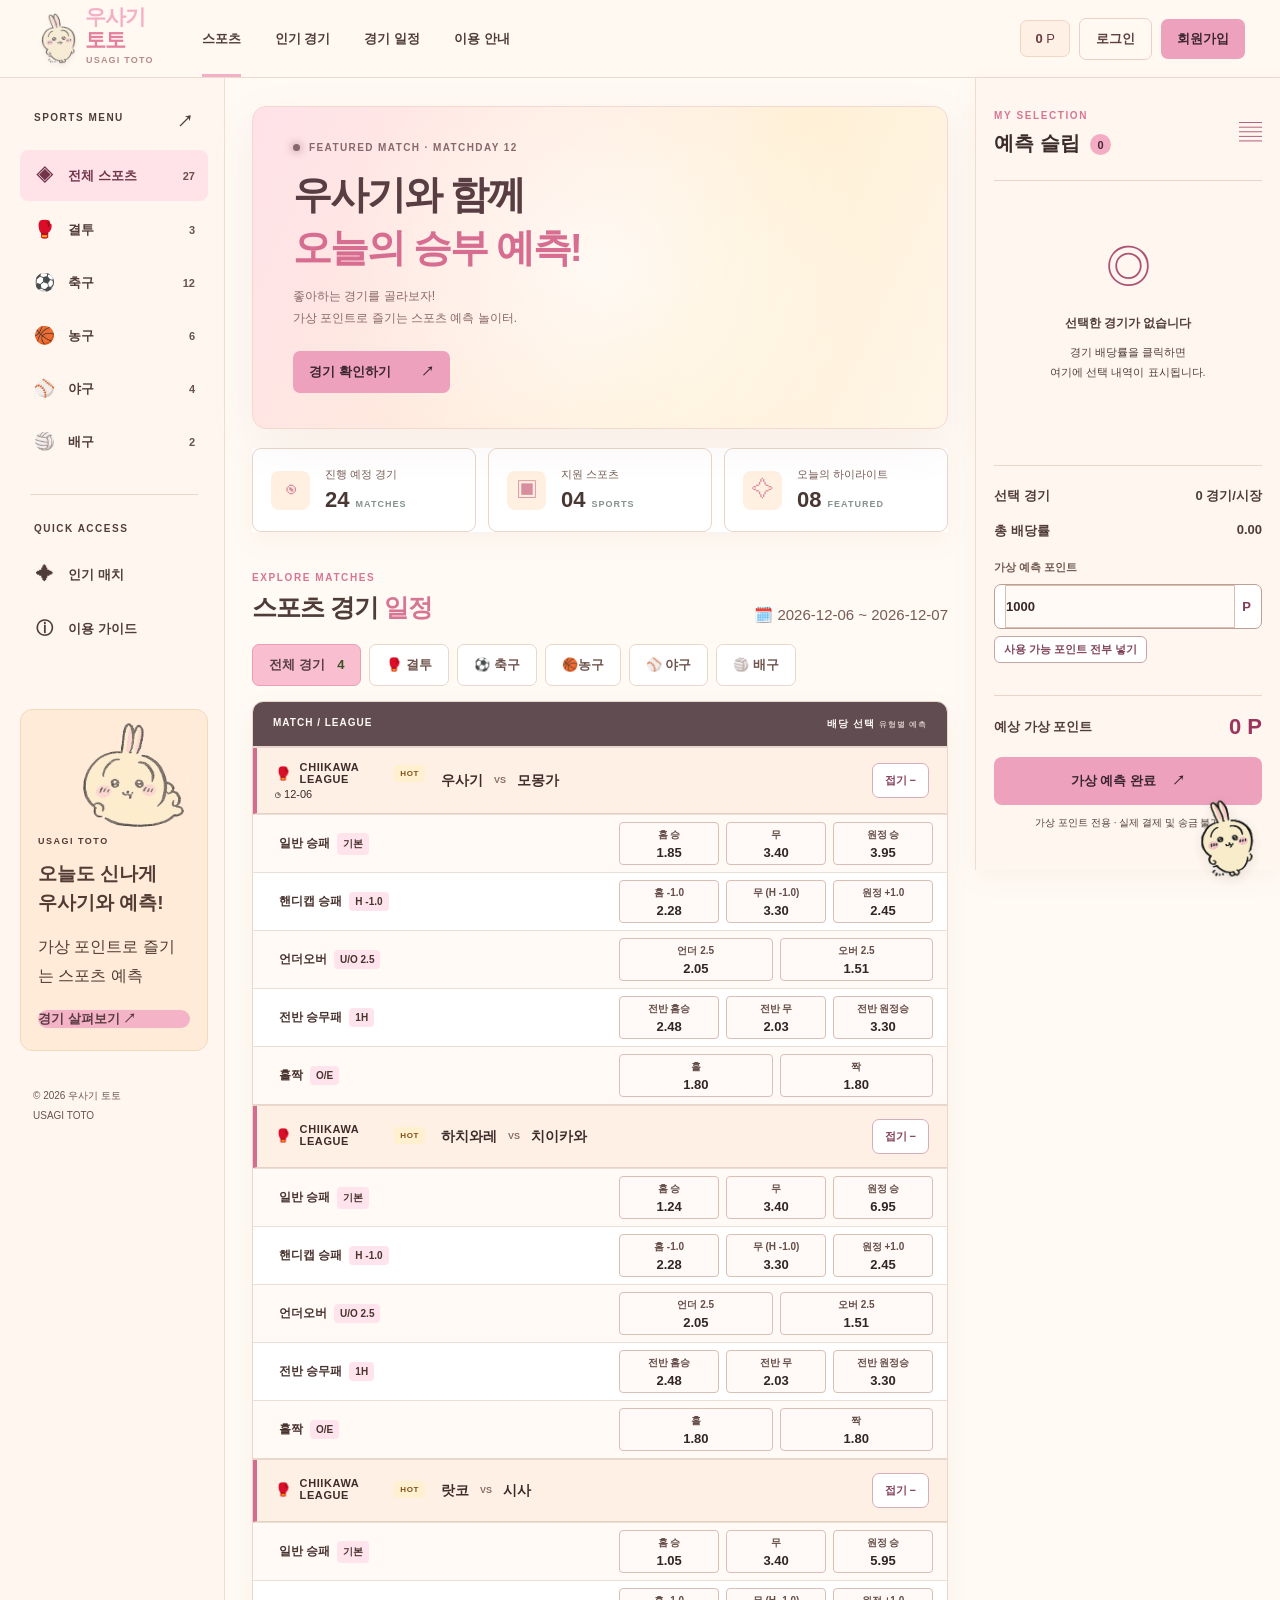
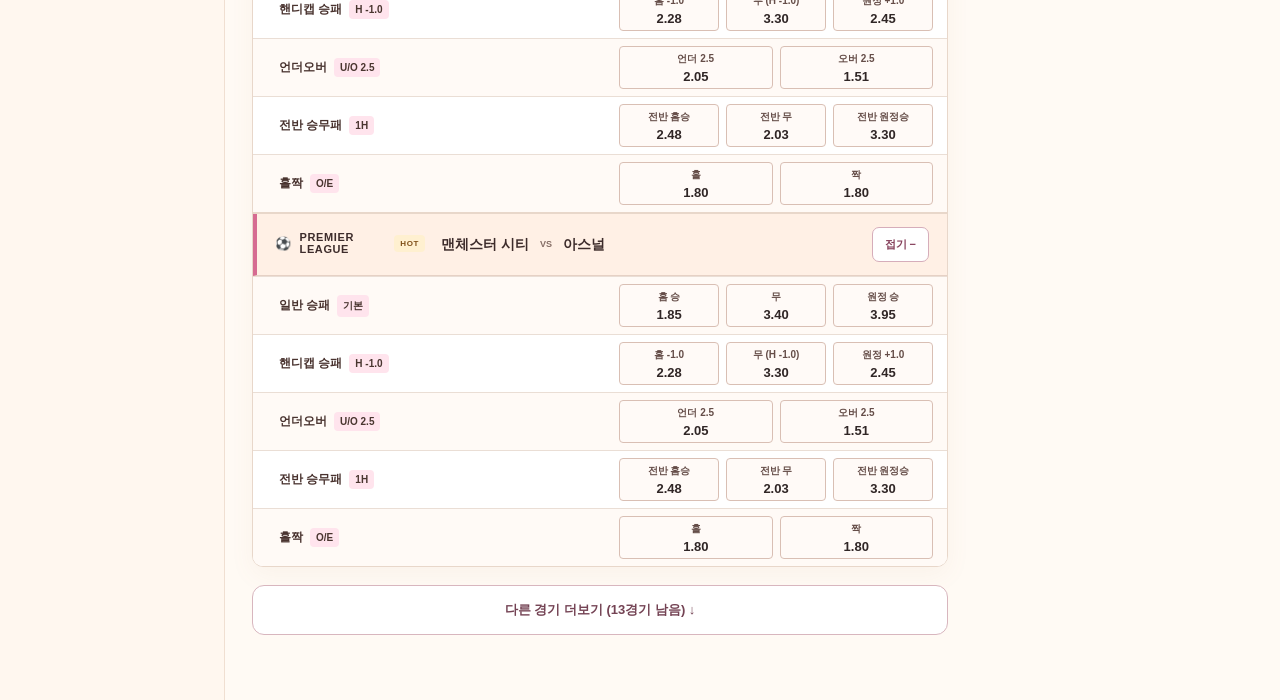
==== commit af336315: "기본이벤트리스너 적용" ====
--- a/index.html
+++ b/index.html
@@ -77,18 +77,7 @@
         <div><span class="section-kicker">EXPLORE MATCHES</span>
           <h2>스포츠 경기 <span>일정</span></h2>
         </div>
-        <div class="date-label" style="font-size: 15px;">
-          <script>
-            const today = new Date();
-            const year = today.getFullYear();
-            const month = String(today.getMonth() + 1).padStart(2, '0');
-            const day = String(today.getDate()).padStart(2, '0');
-            const next = String(today.getDate()+1).padStart(2, '0');
-            const formattedDate = `🗓️ ${year}-${month}-${day} ~ ${year}-${month}-${(next)}`;
-
-            document.querySelector('.date-label').textContent = formattedDate;
-          </script>
-        </div>
+        <div class="date-label" style="font-size: 15px;"></div>
       </div>
       <div class="filters">
         <button class="filter active" data-sport="all">전체 경기 <span id="visible-count">6</span></button>
@@ -110,7 +99,7 @@
             <div class="teams">
               <span>우사기</span><b>VS</b><span>모몽가</span>
             </div>
-            <div class="match-time">◷ 11.07 (토) 21:30 · 경기 예정</div>
+            <div class="match-time"></div>
           </div>
           <div class="odds">
             <button data-pick="우사기 승" data-odd="1.85"><small>홈 승</small><b>1.85</b>
@@ -128,7 +117,7 @@
             <div class="teams">
               <span>하치와레</span><b>VS</b><span>치이카와</span>
             </div>
-            <div class="match-time">◷ 11.08 (일) 20:30 · 경기 예정</div>
+            <div class="match-time"></div>
           </div>
           <div class="odds">
             <button data-pick="하치와레 승" data-odd="1.24"><small>홈 승</small><b>1.24</b>
@@ -146,7 +135,7 @@
             <div class="teams">
               <span>랏코</span><b>VS</b><span>시사</span>
             </div>
-            <div class="match-time">◷ 11.08 (일) 20:30 · 경기 예정</div>
+            <div class="match-time"></div>
           </div>
           <div class="odds">
             <button data-pick="랏코 승" data-odd="1.05"><small>홈 승</small><b>1.05</b>
@@ -164,7 +153,7 @@
             <div class="teams">
               <span>맨체스터 시티</span><b>VS</b><span>아스널</span>
             </div>
-            <div class="match-time">◷ 11.07 (토) 21:30 · 경기 예정</div>
+            <div class="match-time"></div>
           </div>
           <div class="odds">
             <button data-pick="맨체스터 시티 승" data-odd="1.85"><small>홈 승</small><b>1.85</b>
@@ -182,7 +171,7 @@
             <div class="teams">
               <span>레알 마드리드</span><b>VS</b><span>바르셀로나</span>
             </div>
-            <div class="match-time">◷ 11.07 (토) 23:00 · 경기 예정</div>
+            <div class="match-time"></div>
           </div>
           <div class="odds">
             <button data-pick="레알 마드리드 승" data-odd="2.10"><small>홈 승</small><b>2.10</b></button>
@@ -195,7 +184,7 @@
           <div class="match-info">
             <div class="league"><span class="flag">🏀</span> NBA <span class="match-tag purple">POPULAR</span></div>
             <div class="teams"><span>LA 레이커스</span><b>VS</b><span>골든스테이트</span></div>
-            <div class="match-time">◷ 11.08 (일) 10:00 · 경기 예정</div>
+            <div class="match-time"></div>
           </div>
           <div class="odds two"><button data-pick="LA 레이커스 승" data-odd="1.92"><small>홈
                 승</small><b>1.92</b></button><button data-pick="골든스테이트 승" data-odd="1.88"><small>원정
@@ -206,7 +195,7 @@
           <div class="match-info">
             <div class="league"><span class="flag">⚽</span> BUNDESLIGA</div>
             <div class="teams"><span>바이에른 뮌헨</span><b>VS</b><span>도르트문트</span></div>
-            <div class="match-time">◷ 11.08 (일) 02:30 · 경기 예정</div>
+            <div class="match-time"></div>
           </div>
           <div class="odds"><button data-pick="바이에른 뮌헨 승" data-odd="1.65"><small>홈 승</small><b>1.65</b></button><button
               data-pick="무승부" data-odd="3.80"><small>무</small><b>3.80</b></button><button data-pick="도르트문트 승"
@@ -217,7 +206,7 @@
           <div class="match-info">
             <div class="league"><span class="flag">⚾</span> BASEBALL · EXHIBITION</div>
             <div class="teams"><span>블루 타이거즈</span><b>VS</b><span>레드 이글스</span></div>
-            <div class="match-time">◷ 11.08 (일) 14:00 · 가상 경기</div>
+            <div class="match-time"></div>
           </div>
           <div class="odds two"><button data-pick="블루 타이거즈 승" data-odd="1.76"><small>홈
                 승</small><b>1.76</b></button><button data-pick="레드 이글스 승" data-odd="2.05"><small>원정
@@ -228,7 +217,7 @@
           <div class="match-info">
             <div class="league"><span class="flag">🏐</span> VOLLEYBALL · EXHIBITION</div>
             <div class="teams"><span>서울 스파이크</span><b>VS</b><span>부산 웨이브</span></div>
-            <div class="match-time">◷ 11.08 (일) 16:00 · 가상 경기</div>
+            <div class="match-time"></div>
           </div>
           <div class="odds two"><button data-pick="서울 스파이크 승" data-odd="1.72"><small>홈
                 승</small><b>1.72</b></button><button data-pick="부산 웨이브 승" data-odd="2.12"><small>원정
@@ -265,7 +254,7 @@
 
   <script src="js/common.js"></script>
   <script src="js/matches.js"></script>
+  <script src="js/time.js"></script>
   <div class="usagi-float-widget" aria-hidden="true"><img src="assets/usagi_wave.gif" alt=""></div>
 </body>
-
 </html>
